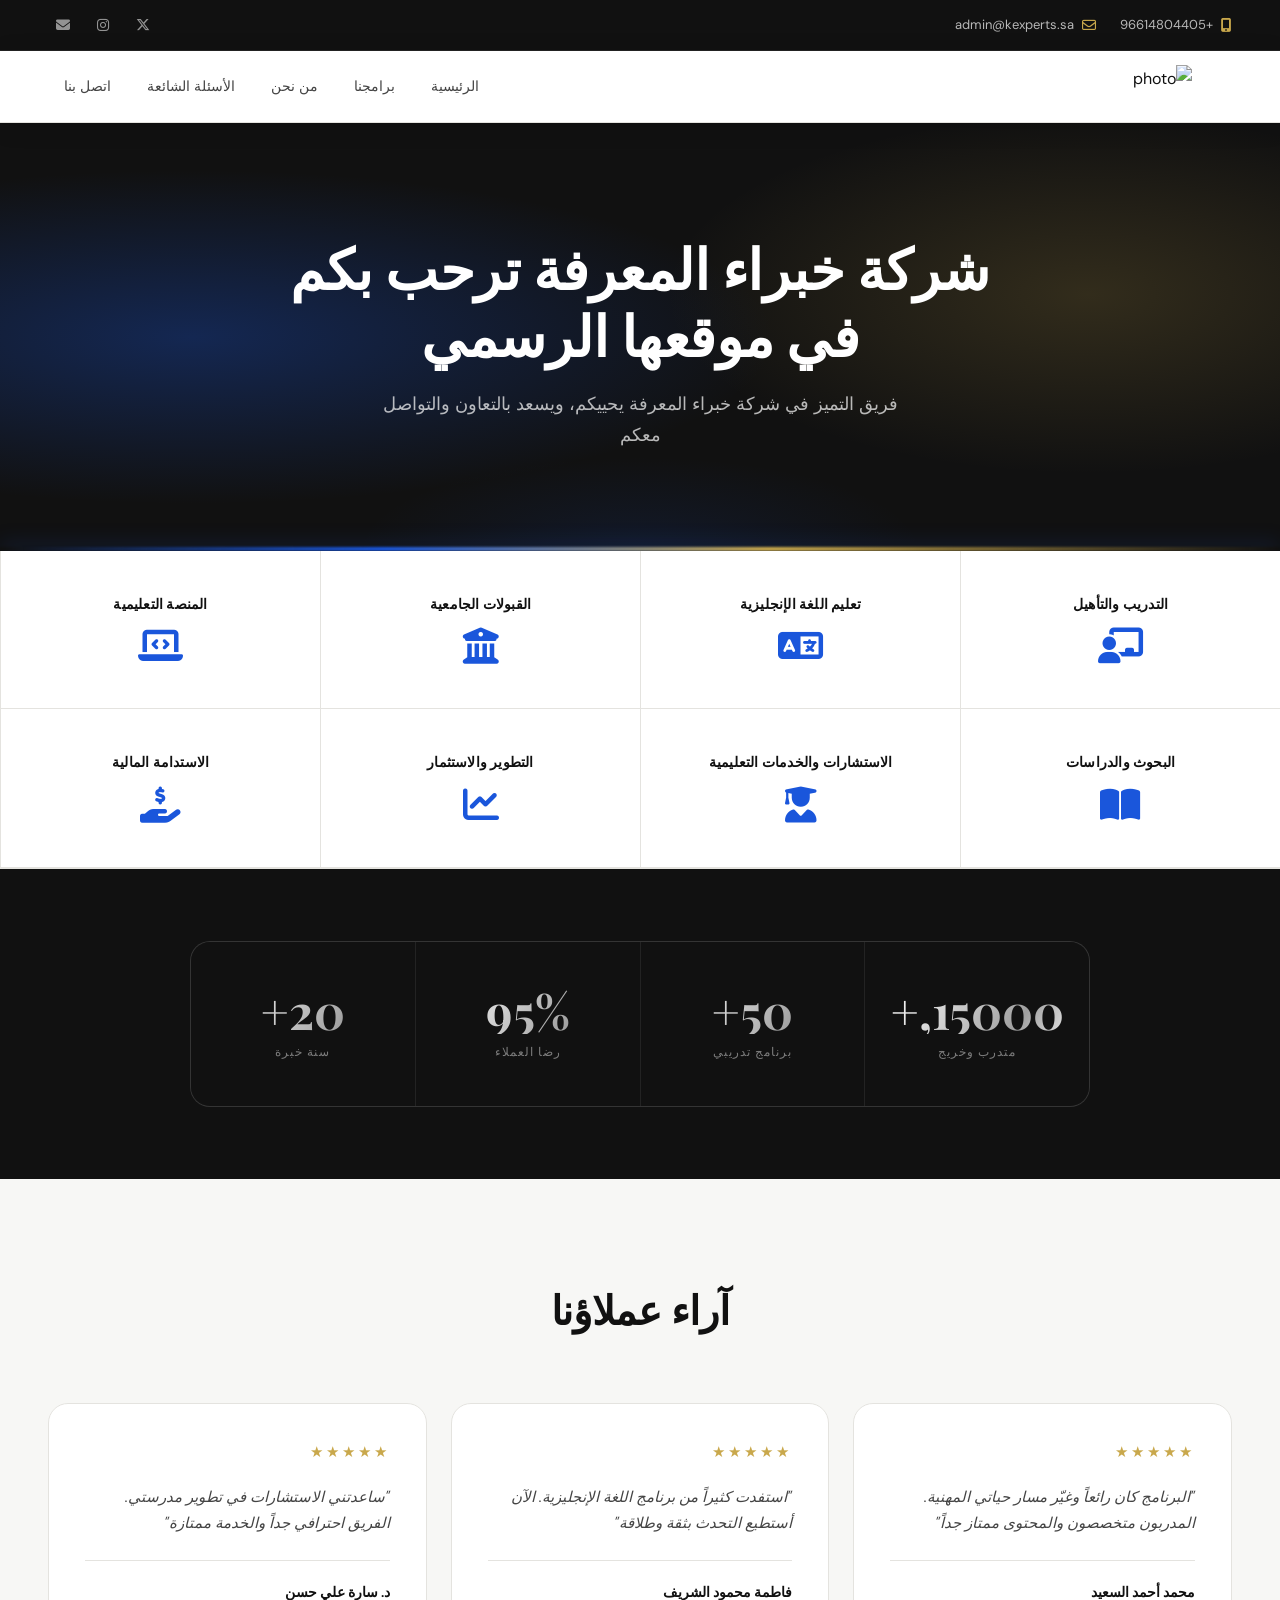
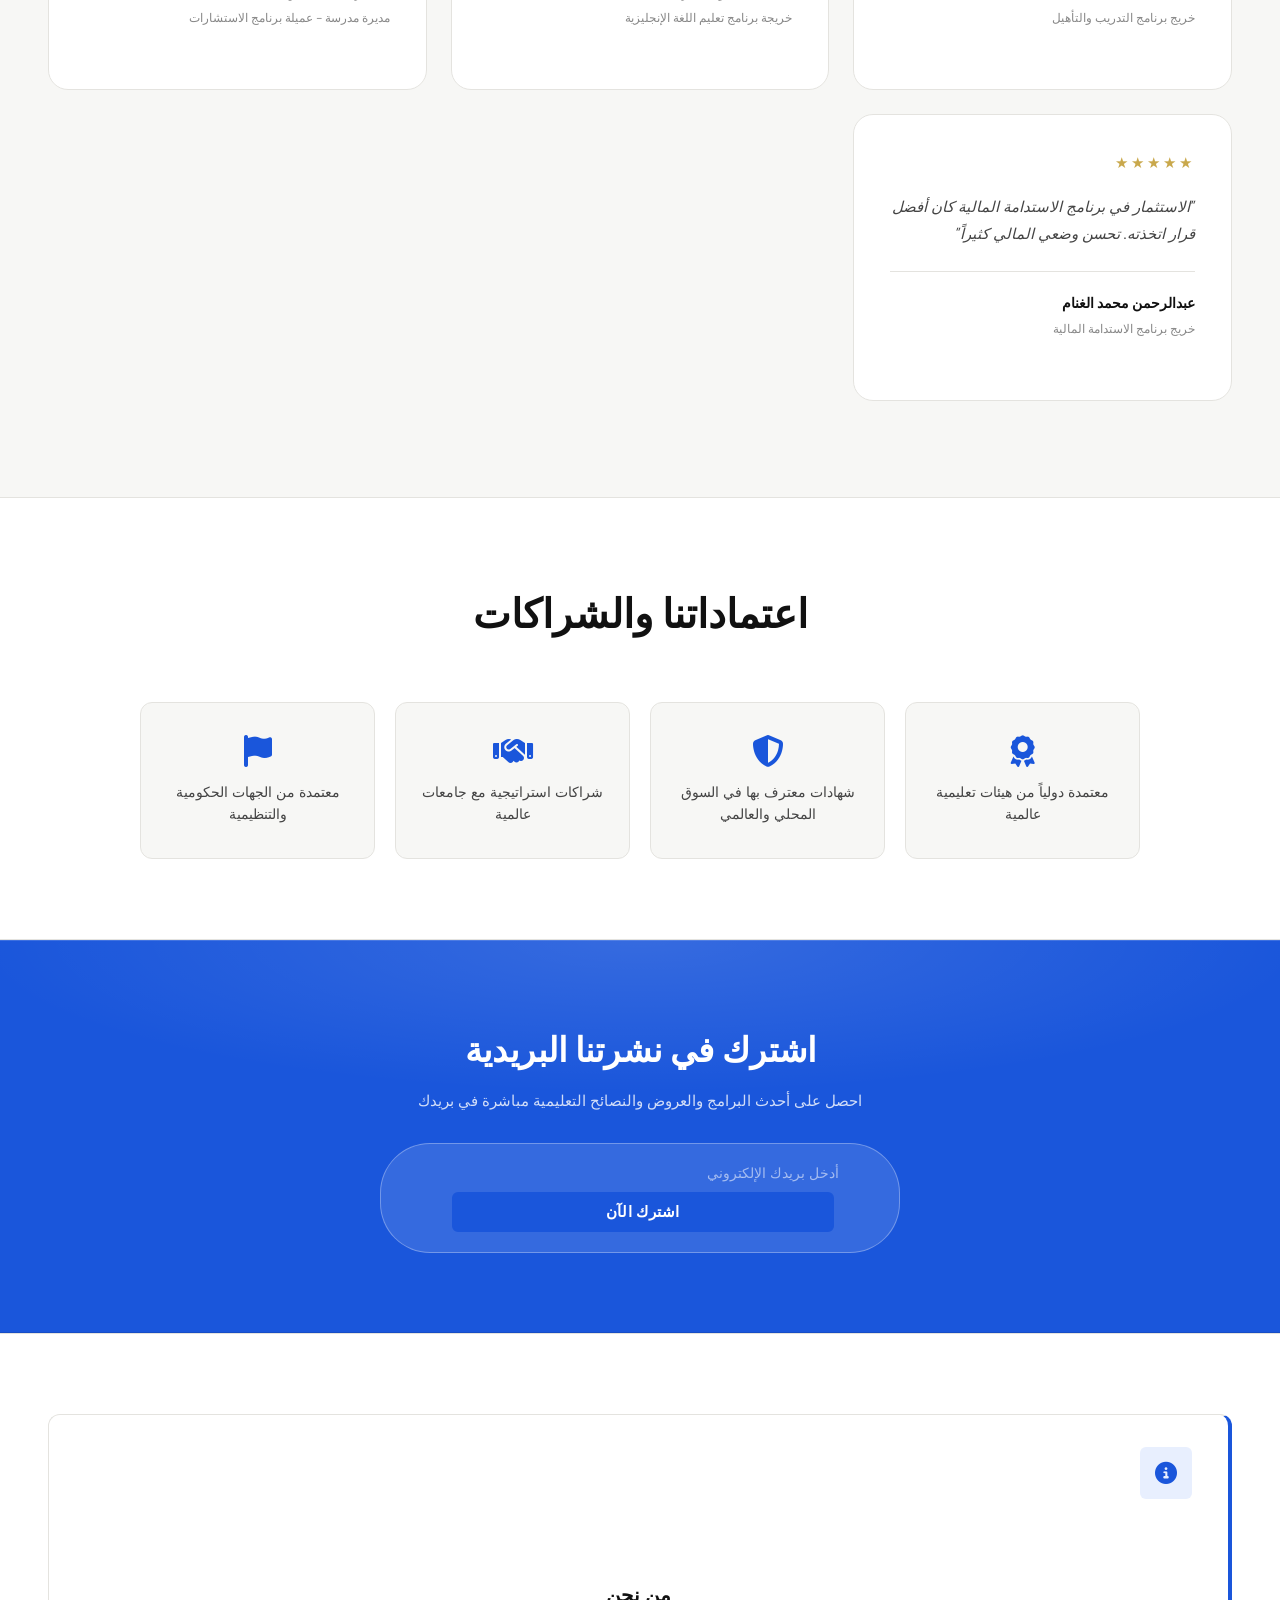
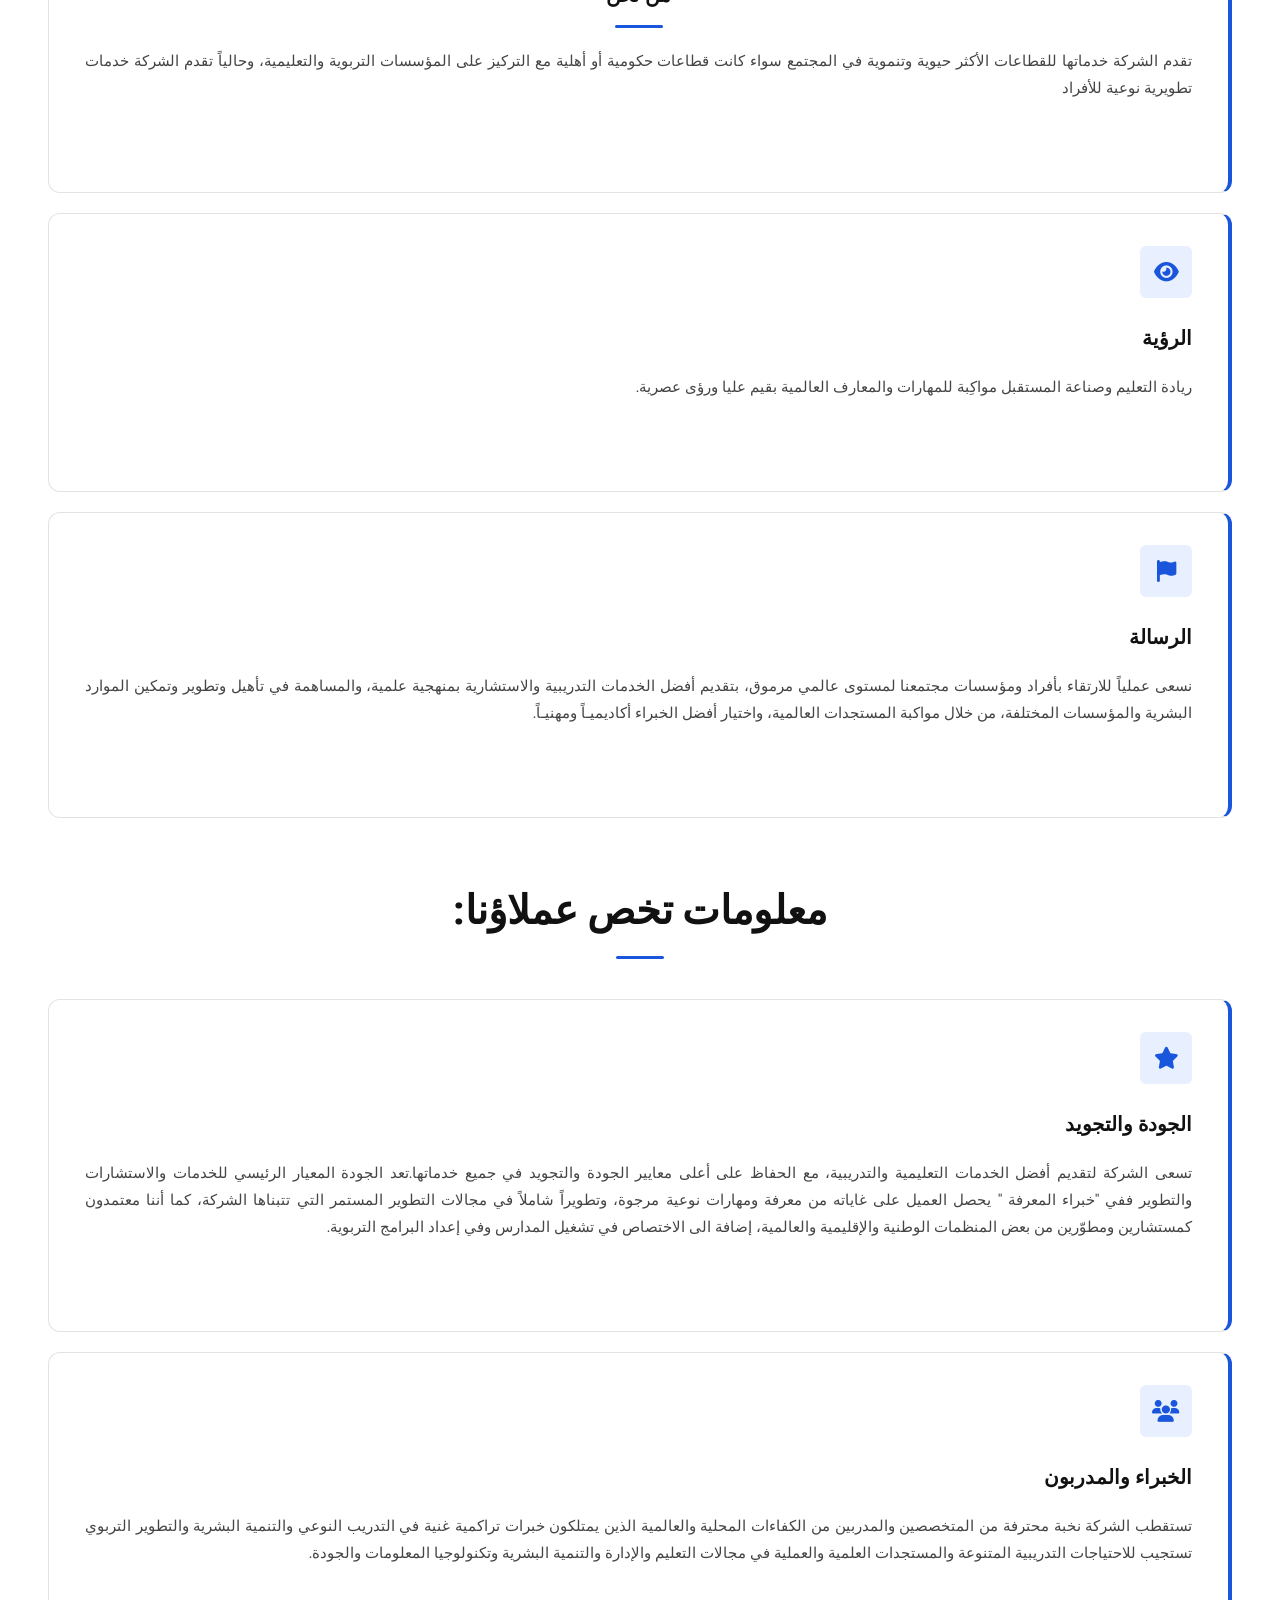
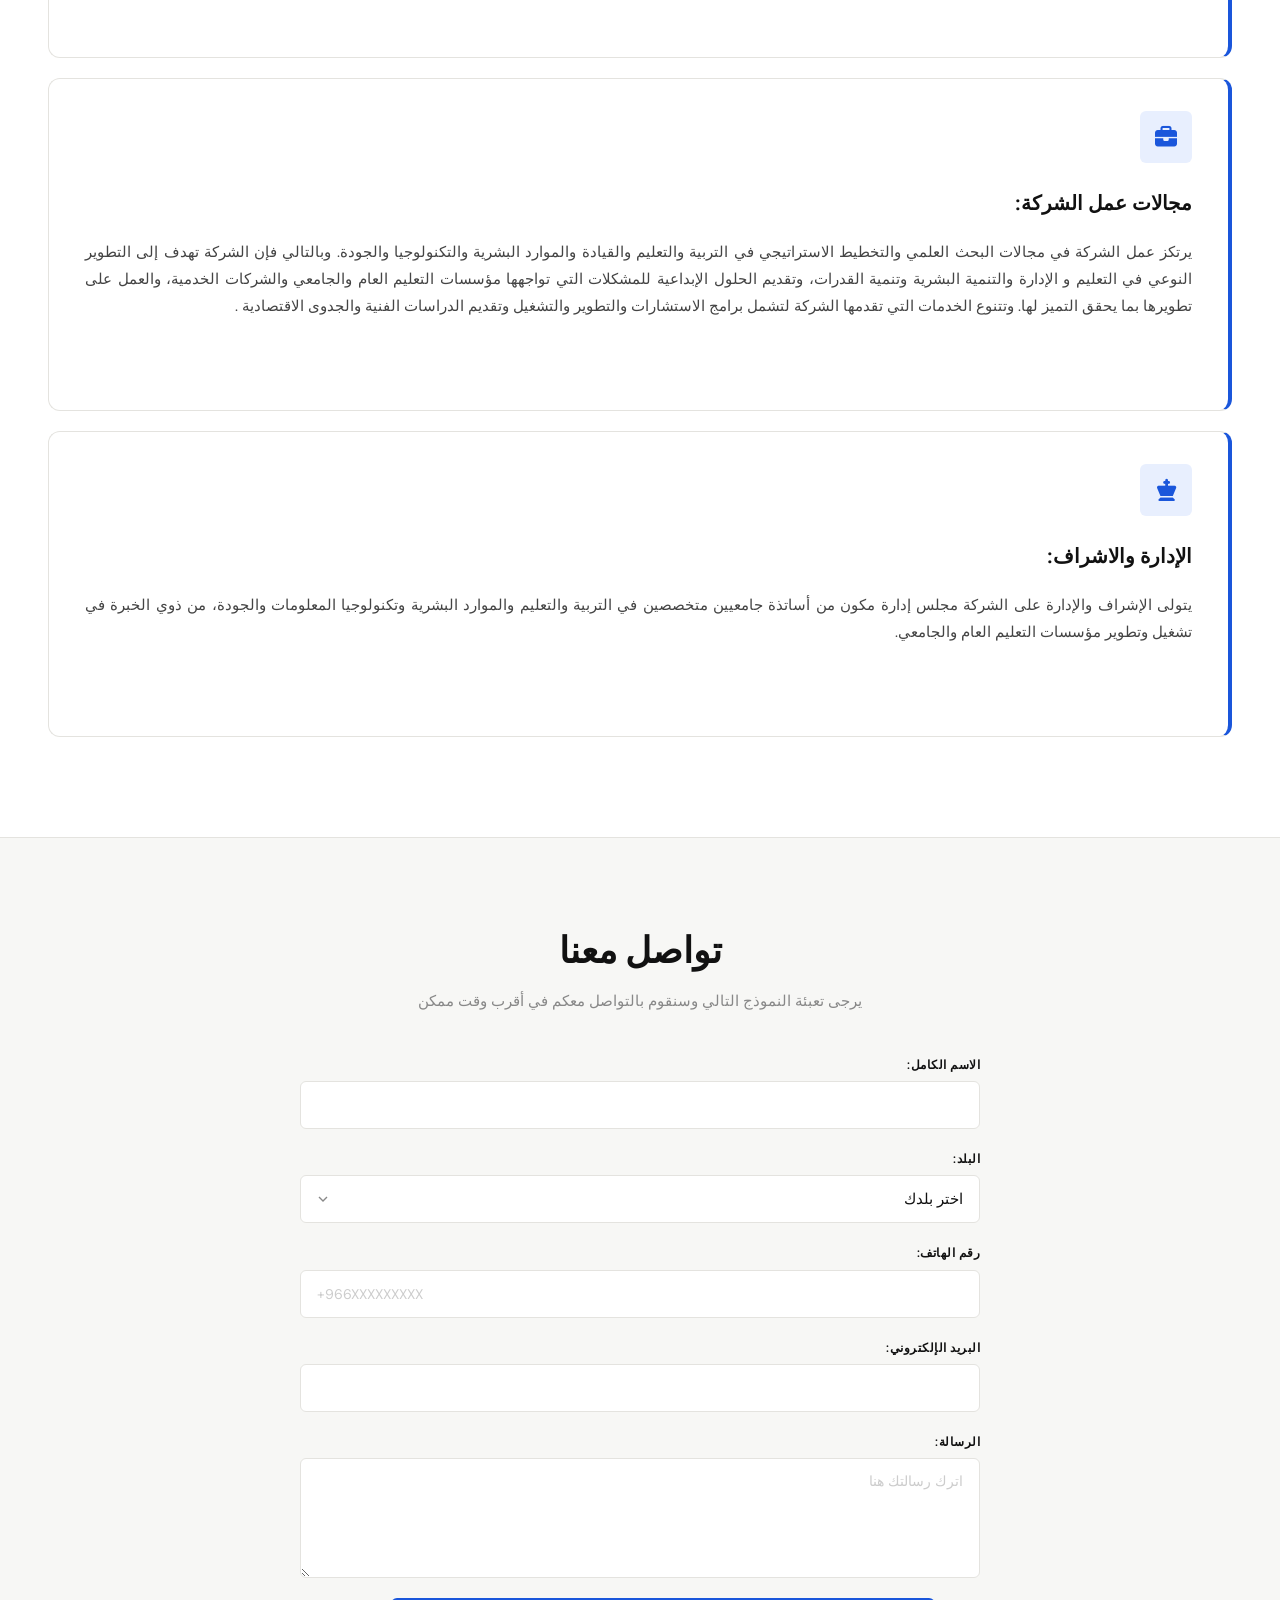
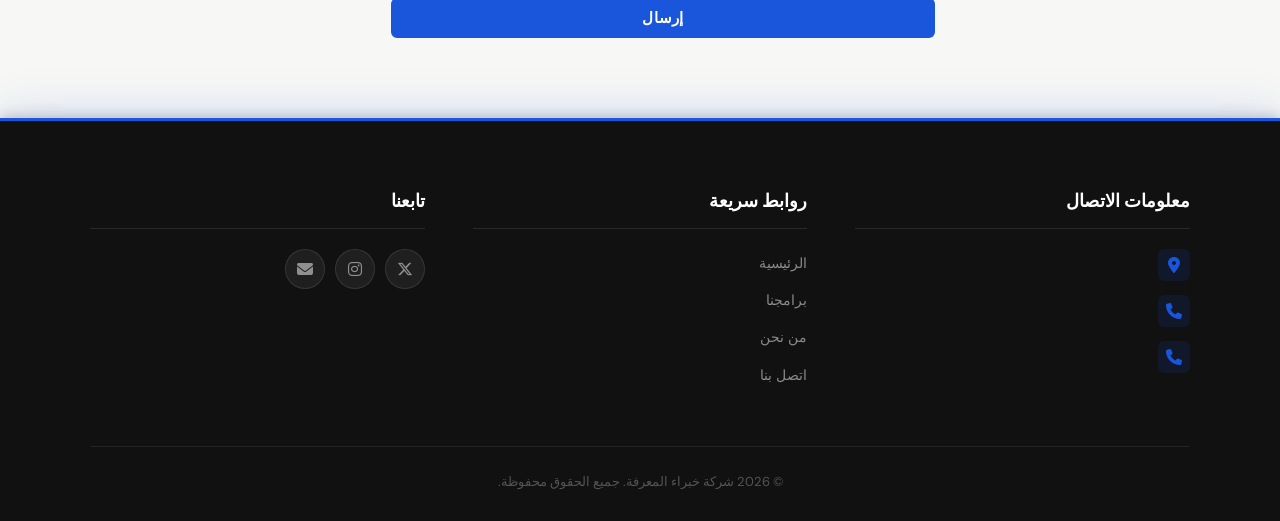
==== index.html @ 75b5039a "Add files via upload" ====
<!DOCTYPE html>
<html lang="ar" dir="rtl">

<head>
    <meta charset="UTF-8">
    <meta name="viewport" content="width=device-width, initial-scale=1.0">
    <meta name="description" content="شركة خبراء المعرفة - تدريب واستشارات تعليمية متخصصة. برامج دراسات وتطوير مهارات في التعليم والتدريب والاستثمار والاستدامة المالية.">
    <meta name="keywords" content="تدريب, تعليم, استشارات, برامج تدريبية, تطوير مهارات, خبراء المعرفة">
    <meta name="author" content="شركة خبراء المعرفة">
    <title>شركة خبراء المعرفة </title>
    <link rel="stylesheet" href="https://cdnjs.cloudflare.com/ajax/libs/font-awesome/6.7.2/css/all.min.css">
    <link rel="stylesheet" href="site.css">

</head>

<body>
    <header>
        <div class="top">
            <div class="contant">
                <div class="moblie">
                    <a href="tel:+96614804405">
                        <i class="fa-solid fa-mobile-screen-button"></i>
                        +96614804405
                    </a>
                    <a href="mailto:admin@kexperts.sa">
                        <i class="fa-regular fa-envelope"></i>
                        admin@kexperts.sa
                    </a>
                </div>
                <div class="social">
                    <a href="https://x.com/Kexpertsa"><i class="fa-brands fa-x-twitter"></i></a>
                    <a href="https://www.instagram.com/kexperts.sa/"><i class="fa-brands fa-instagram"></i></a>
                    <a href="mailto:admin@kexperts.sa"><i class="fa-solid fa-envelope"></i></a>
                </div>
            </div>
        </div>
        <nav>
            <div class="logo">
                <img src="./photo/Knowledge Experts - Logo-02 (1).png" alt="photo">
                <div class="logo-text">
                    <h2>شركة خبراء المعرفة </h2>
                    <p>KNOWLEDGE EXPERTS COMPANY</p>
                    <p>تعليم - تدريب - تطوير - تقنية - استشارات</p>
                </div>
            </div>
            <ul>
                <li><a href="#index">الرئيسية</a></li>
                <li><a href="#prog">برامجنا</a></li>
                <li><a href="#we">من نحن</a></li>
                <li><a href="faq.html">الأسئلة الشائعة</a></li>
                <li><a href="#contact">اتصل بنا</a></li>
            </ul>
        </nav>
    </header>
    <section class="test" id="index">
        <div class="fon">
            <h1>شركة خبراء المعرفة ترحب بكم في موقعها الرسمي</h1>
            <p>فريق التميز في شركة خبراء المعرفة يحييكم، ويسعد بالتعاون والتواصل معكم</p>
        </div>
    </section>
    <section class="programs" id="prog">
        <a href="training.html" class="program theme-blue-1">
            <span>التدريب والتأهيل</span>
            <i class="fas fa-chalkboard-teacher"></i>
        </a>
        <a href="english.html" class="program theme-green-1">
            <span>تعليم اللغة الإنجليزية</span>
            <i class="fa-solid fa-language"></i>
        </a>
        <a href="university.html" class="program theme-purple-1">
            <span>القبولات الجامعية</span>
            <i class="fas fa-university"></i>
        </a>
        <a href="academy.html" class="program theme-orange-1">
            <span>المنصة التعليمية</span>
            <i class="fas fa-laptop-code"></i>
        </a>
        <a href="research.html" class="program theme-blue-2">
            <span>البحوث والدراسات</span>
            <i class="fas fa-book-open"></i>
        </a>
        <a href="consulting.html" class="program theme-green-2">
            <span>الاستشارات والخدمات التعليمية</span>
            <i class="fas fa-user-graduate"></i>
        </a>
        <a href="investment.html" class="program theme-purple-2">
            <span>التطوير والاستثمار</span>
            <i class="fas fa-chart-line"></i>
        </a>
        <a href="sustainability.html" class="program theme-orange-2">
            <span>الاستدامة المالية</span>
            <i class="fas fa-hand-holding-usd"></i>
        </a>
    </section>

    <section class="statistics">
        <div class="stats-container">
            <div class="stat-card">
                <div class="stat-number">15,000+</div>
                <p>متدرب وخريج</p>
            </div>
            <div class="stat-card">
                <div class="stat-number">50+</div>
                <p>برنامج تدريبي</p>
            </div>
            <div class="stat-card">
                <div class="stat-number">95%</div>
                <p>رضا العملاء</p>
            </div>
            <div class="stat-card">
                <div class="stat-number">20+</div>
                <p>سنة خبرة</p>
            </div>
        </div>
    </section>

    <section class="testimonials">
        <h2>آراء عملاؤنا</h2>
        <div class="testimonials-grid">
            <div class="testimonial-card">
                <div class="stars">★★★★★</div>
                <p>"البرنامج كان رائعاً وغيّر مسار حياتي المهنية. المدربون متخصصون والمحتوى ممتاز جداً"</p>
                <div class="testimonial-author">
                    <div class="author-info">
                        <h4>محمد أحمد السعيد</h4>
                        <p>خريج برنامج التدريب والتأهيل</p>
                    </div>
                </div>
            </div>

            <div class="testimonial-card">
                <div class="stars">★★★★★</div>
                <p>"استفدت كثيراً من برنامج اللغة الإنجليزية. الآن أستطيع التحدث بثقة وطلاقة"</p>
                <div class="testimonial-author">
                    <div class="author-info">
                        <h4>فاطمة محمود الشريف</h4>
                        <p>خريجة برنامج تعليم اللغة الإنجليزية</p>
                    </div>
                </div>
            </div>

            <div class="testimonial-card">
                <div class="stars">★★★★★</div>
                <p>"ساعدتني الاستشارات في تطوير مدرستي. الفريق احترافي جداً والخدمة ممتازة"</p>
                <div class="testimonial-author">
                    <div class="author-info">
                        <h4>د. سارة علي حسن</h4>
                        <p>مديرة مدرسة - عميلة برنامج الاستشارات</p>
                    </div>
                </div>
            </div>

            <div class="testimonial-card">
                <div class="stars">★★★★★</div>
                <p>"الاستثمار في برنامج الاستدامة المالية كان أفضل قرار اتخذته. تحسن وضعي المالي كثيراً"</p>
                <div class="testimonial-author">
                    <div class="author-info">
                        <h4>عبدالرحمن محمد الغنام</h4>
                        <p>خريج برنامج الاستدامة المالية</p>
                    </div>
                </div>
            </div>
        </div>
    </section>

    <section class="certifications">
        <h2>اعتماداتنا والشراكات</h2>
        <div class="certs-container">
            <div class="cert-item">
                <i class="fas fa-award"></i>
                <p>معتمدة دولياً من هيئات تعليمية عالمية</p>
            </div>
            <div class="cert-item">
                <i class="fas fa-shield-alt"></i>
                <p>شهادات معترف بها في السوق المحلي والعالمي</p>
            </div>
            <div class="cert-item">
                <i class="fas fa-handshake"></i>
                <p>شراكات استراتيجية مع جامعات عالمية</p>
            </div>
            <div class="cert-item">
                <i class="fas fa-flag"></i>
                <p>معتمدة من الجهات الحكومية والتنظيمية</p>
            </div>
        </div>
    </section>

    <section class="newsletter">
        <div class="newsletter-content">
            <h3>اشترك في نشرتنا البريدية</h3>
            <p>احصل على أحدث البرامج والعروض والنصائح التعليمية مباشرة في بريدك</p>
            <form class="newsletter-form">
                <input type="email" placeholder="أدخل بريدك الإلكتروني" required>
                <button type="submit">اشترك الآن</button>
            </form>
        </div>
    </section>

    <section class="info">
        <div class="about">
            <div class="about-image">
                <i class="fas fa-info-circle"></i>
            </div>
            <h2 class="main ii" id="we">من نحن</h2>
            <p>تقدم الشركة خدماتها للقطاعات الأكثر حيوية وتنموية في المجتمع سواء كانت قطاعات حكومية أو أهلية مع
                التركيز
                على المؤسسات التربوية والتعليمية، وحالياً تقدم الشركة خدمات تطويرية نوعية للأفراد</p>
        </div>
        <div class="about">
            <div class="about-image">
                <i class="fas fa-eye"></i>
            </div>
            <h2>الرؤية</h2>
            <p>ريادة التعليم وصناعة المستقبل مواكِبة للمهارات والمعارف العالمية بقيم عليا ورؤى عصرية.</p>
        </div>
        <div class="about">
            <div class="about-image">
                <i class="fas fa-flag"></i>
            </div>
            <h2>الرسالة</h2>
            <p>نسعى عملياً للارتقاء بأفراد ومؤسسات مجتمعنا لمستوى عالمي مرموق، بتقديم أفضل الخدمات التدريبية
                والاستشارية
                بمنهجية علمية، والمساهمة في تأهيل وتطوير وتمكين الموارد البشرية والمؤسسات المختلفة، من خلال
                مواكبة
                المستجدات العالمية، واختيار أفضل الخبراء أكاديميـاً ومهنيـاً.
            </p>
        </div>
        <h2 class="main i">معلومات تخص عملاؤنا:
        </h2>
        <div class="about">
            <div class="about-image">
                <i class="fas fa-star"></i>
            </div>
            <h2>الجودة والتجويد
            </h2>
            <p>تسعى الشركة لتقديم أفضل الخدمات التعليمية والتدريبية، مع الحفاظ على أعلى معايير الجودة والتجويد
                في
                جميع
                خدماتها.تعد الجودة المعيار الرئيسي للخدمات والاستشارات والتطوير ففي "خبراء المعرفة " يحصل العميل
                على
                غاياته من معرفة ومهارات نوعية مرجوة، وتطويراً شاملاً في مجالات التطوير المستمر التي تتبناها
                الشركة،
                كما
                أننا معتمدون كمستشارين ومطوّرين من بعض المنظمات الوطنية والإقليمية والعالمية، إضافة الى الاختصاص
                في
                تشغيل المدارس وفي إعداد البرامج التربوية.
            </p>
        </div>
        <div class="about">
            <div class="about-image">
                <i class="fas fa-users"></i>
            </div>
            <h2>الخبراء والمدربون
            </h2>
            <p>تستقطب الشركة نخبة محترفة من المتخصصين والمدربين من الكفاءات المحلية والعالمية الذين يمتلكون
                خبرات
                تراكمية غنية في التدريب النوعي والتنمية البشرية والتطوير التربوي تستجيب للاحتياجات التدريبية
                المتنوعة
                والمستجدات العلمية والعملية في مجالات التعليم والإدارة والتنمية البشرية وتكنولوجيا المعلومات
                والجودة.
            </p>
        </div>
        <div class="about">
            <div class="about-image">
                <i class="fas fa-briefcase"></i>
            </div>
            <h2>مجالات عمل الشركة:
            </h2>
            <p>يرتكز عمل الشركة في مجالات البحث العلمي والتخطيط الاستراتيجي في التربية والتعليم والقيادة
                والموارد
                البشرية والتكنولوجيا والجودة. وبالتالي فإن الشركة تهدف إلى التطوير النوعي في التعليم و الإدارة
                والتنمية
                البشرية وتنمية القدرات، وتقديم الحلول الإبداعية للمشكلات التي تواجهها مؤسسات التعليم العام
                والجامعي
                والشركات الخدمية، والعمل على تطويرها بما يحقق التميز لها. وتتنوع الخدمات التي تقدمها الشركة
                لتشمل
                برامج
                الاستشارات والتطوير والتشغيل وتقديم الدراسات الفنية والجدوى الاقتصادية .
            </p>
        </div>
        <div class="about">
            <div class="about-image">
                <i class="fas fa-chess-king"></i>
            </div>
            <h2>الإدارة والاشراف:
            </h2>
            <p>يتولى الإشراف والإدارة على الشركة مجلس إدارة مكون من أساتذة جامعيين متخصصين في التربية والتعليم
                والموارد
                البشرية وتكنولوجيا المعلومات والجودة، من ذوي الخبرة في تشغيل وتطوير مؤسسات التعليم العام
                والجامعي.
            </p>
        </div>
    </section>
    <section class="conatiner">
        <div class="chat">
            <h2>تواصل معنا</h2>
            <p>يرجى تعبئة النموذج التالي وسنقوم بالتواصل معكم في أقرب وقت ممكن</p>
        </div>
        <form action="" id="contact">
            
            <div class="group">
                <label for="name">الاسم الكامل:</label>
                <input type="text" id="name" name="name" required>
                
            </div>

            <div class="group">
                <label for="country">البلد:</label>
                <select id="country" name="country" required>
                    <option value="">اختر بلدك </option>
                    <option value="sa">المملكة العربية السعودية</option>
                    <option value="ae">الإمارات العربية المتحدة</option>
                    <option value="eg">مصر</option>
                    <option value="kw">الكويت</option>
                    <option value="bh">البحرين</option>
                    <option value="om">عمان</option>
                    <option value="qa">قطر</option>
                    <option value="other">دولة أخرى</option>
                </select>
            </div>

            <div class="group">
                <label for="phone">رقم الهاتف:</label>
                <input type="tel" id="phone" name="phone" placeholder="+966XXXXXXXXX" >
            </div>

            <div class="group">
                <label for="email">البريد الإلكتروني:</label>
                <input type="email" id="email" name="email" required>
            </div>

            <div class="group">
                <label for="message">الرسالة:</label>
                <textarea id="message" name="message" rows="4" placeholder="اترك رسالتك هنا" ></textarea>
            </div>

            <button type="submit">إرسال</button>
        </form>
    </section>

     
    <footer class="footer">
        <div class="footer-content">
           
            <div class="footer-section footer-contact">
                <h3>معلومات الاتصال</h3>
                
                <a href="https://goo.gl/j9K21F" class="contact-icon" title="الموقع">
                    <i class="fas fa-map-marker-alt"></i>
                    <span class="contact-text">7548 شارع حزام ابن عوف 2627 حي وادي مذينب 42364 المدينة المنورة</span>
                </a>

                <a href="tel:+96614804405" class="contact-icon" title="رقم الهاتف 1">
                    <i class="fas fa-phone"></i>
                    <span class="contact-text">966148404405+</span>
                </a>

                <a href="tel:+966123456789" class="contact-icon" title="رقم الهاتف 2">
                    <i class="fas fa-phone"></i>
                    <span class="contact-text">966500552934+</span>
                </a>
            </div>

            
            <div class="footer-section footer-menu">
                <h3>روابط سريعة</h3>
                <ul>
                    <li><a href="#index">الرئيسية</a></li>
                <li><a href="#prog">برامجنا</a></li>
                <li><a href="#we">من نحن</a></li>
                <li><a href="#contact">اتصل بنا</a></li>    
                </ul>
            </div>

          
            <div class="footer-section footer-social">
                <h3>تابعنا</h3>
                <div class="social-links">
                    <a href="https://x.com/Kexpertsa" title="تويتر">
                        <i class="fab fa-x-twitter"></i>
                    </a>
                    <a href="https://www.instagram.com/kexperts.sa/" title="انستجرام">
                        <i class="fab fa-instagram"></i>
                    </a>
                    <a href="mailto:admin@kexperts.sa" title="بريد إلكتروني">
                        <i class="fas fa-envelope"></i>
                    </a>
                </div>
            </div>
        </div>
                                       
       
        <div class="footer-bottom">
            <p>&copy; 2026 شركة خبراء المعرفة. جميع الحقوق محفوظة.</p>
        </div>
    </footer>

    <script src="script.js"></script>
</body>

</html>
---- site.css ----
/* ============================================================
   KNOWLEDGE EXPERTS — Modern Minimal Redesign
   Design language: Editorial white · Sharp contrast · Precise
   Fonts: Playfair Display (headings) + DM Sans (body)
   ============================================================ */

@import url('https://fonts.googleapis.com/css2?family=Playfair+Display:wght@400;600;700&family=DM+Sans:wght@300;400;500;600&display=swap');

/* ─── CSS Variables ──────────────────────────────────────── */
:root {
    --white: #ffffff;
    --off-white: #f7f7f5;
    --canvas: #f2f1ee;
    --ink: #111111;
    --ink-soft: #444444;
    --ink-muted: #888888;
    --ink-faint: #cccccc;
    --accent: #1a56db;
    --accent-soft: #e8effe;
    --accent-dark: #1040b0;
    --gold: #c9a84c;
    --border: #e4e3df;
    --border-dark: #c8c7c2;
    --shadow-sm: 0 2px 8px rgba(0, 0, 0, 0.14), 0 1px 3px rgba(0, 0, 0, 0.10);
    --shadow-md: 0 8px 32px rgba(0, 0, 0, 0.18), 0 2px 8px rgba(0, 0, 0, 0.12);
    --shadow-lg: 0 20px 64px rgba(0, 0, 0, 0.24), 0 8px 24px rgba(0, 0, 0, 0.16);
    --radius-sm: 6px;
    --radius-md: 12px;
    --radius-lg: 20px;
    --radious-cr: 50%;
    --transition: 0.25s cubic-bezier(0.4, 0, 0.2, 1);
    --shadow-accent: 0 8px 32px rgba(26, 86, 219, 0.30), 0 2px 8px rgba(26, 86, 219, 0.18);
    --shadow-xl: 0 32px 80px rgba(0, 0, 0, 0.28), 0 12px 32px rgba(0, 0, 0, 0.18);
    --glow-accent: 0 0 0 3px rgba(26, 86, 219, 0.12), 0 8px 32px rgba(26, 86, 219, 0.22);
}

/* ─── Reset & Base ───────────────────────────────────────── */
*,
*::before,
*::after {
    margin: 0;
    padding: 0;
    box-sizing: border-box;
}

html {
    scroll-behavior: smooth;
}

body {
    font-family: 'DM Sans', 'Segoe UI', sans-serif;
    background: var(--white);
    background-image: radial-gradient(circle, rgba(0, 0, 0, 0.045) 1px, transparent 1px);
    background-size: 28px 28px;
    color: var(--ink);
    line-height: 1.7;
    min-height: 100vh;
    -webkit-font-smoothing: antialiased;
}

img {
    max-width: 100%;
    display: block;
}

a {
    text-decoration: none;
    color: inherit;
}

/* ─── scroll-to-top ──────────────────────────────────────── */

.scroll-to-top {
    position: fixed;
    bottom: 30px;
    right: 30px;
    width: 50px;
    height: 50px;
    background: var(--accent);
    border: 1.5px solid rgba(255, 255, 255, 0.3);
    border-radius: 50%;
    color: var(--ink-faint);
    font-size: 18px;
    cursor: pointer;
    display: none;
    align-items: center;
    justify-content: center;
    transition: all 0.4s ease;
    backdrop-filter: blur(10px);
    box-shadow: var(--shadow-md);
    z-index: 500;
}

.scroll-to-top.show {
    display: flex;
}

.scroll-to-top:hover {
    transform: translateY(-5px);
    box-shadow: var(--shadow-lg);
}

.mobile-menu-btn {
    display: none;
    background: none;
    border: none;
    color: rgba(255, 255, 255, 0.95);
    font-size: 24px;
    cursor: pointer;
    transition: all 0.3s ease;
}

nav a.active {
    color: var(--accent);
}

.reveal {
    animation: fadeInUp 0.8s ease both;
}

.expand-btn {
    background: none;
    border: none;
    color: rgba(255, 255, 255, 0.8);
    cursor: pointer;
    font-size: 16px;
    margin-top: 10px;
    transition: all 0.3s ease;
    padding: 8px;
}

.expand-btn:hover {
    color: #ffffff;
    transform: scale(1.2);
}

@media (max-width:768px) {
    .mobile-menu-btn {
        display: flex;
        align-items: center;
    }

    nav ul {
        display: none;
        position: absolute;
        top: 100%;
        left: 0;
        right: 0;
        flex-direction: column;
        background: rgba(30, 20, 60, 0.97);
        backdrop-filter: blur(20px);
        padding: 20px;
        gap: 10px;
        z-index: 999;
    }

    nav ul.active {
        display: flex;
    }

    nav li a {
        padding: 12px 20px;
        border-radius: 8px;
    }
}

@media (max-width:480px) {
    .scroll-to-top {
        width: 45px;
        height: 45px;
        font-size: 16px;
        bottom: 15px;
        right: 15px;
    }
}

/* ─── Keyframes ──────────────────────────────────────────── */
@keyframes fadeInUp {
    from {
        opacity: 0;
        transform: translateY(24px);
    }

    to {
        opacity: 1;
        transform: translateY(0);
    }
}

@keyframes fadeIn {
    from {
        opacity: 0;
    }

    to {
        opacity: 1;
    }
}

@keyframes slideInDown {
    from {
        opacity: 0;
        transform: translateY(-16px);
    }

    to {
        opacity: 1;
        transform: translateY(0);
    }
}

@keyframes slideInLeft {
    from {
        opacity: 0;
        transform: translateX(-32px);
    }

    to {
        opacity: 1;
        transform: translateX(0);
    }
}

@keyframes slideInRight {
    from {
        opacity: 0;
        transform: translateX(32px);
    }

    to {
        opacity: 1;
        transform: translateX(0);
    }
}

@keyframes slideInUp {
    from {
        opacity: 0;
        transform: translateY(32px);
    }

    to {
        opacity: 1;
        transform: translateY(0);
    }
}

@keyframes scaleIn {
    from {
        opacity: 0;
        transform: scale(0.94);
    }

    to {
        opacity: 1;
        transform: scale(1);
    }
}

@keyframes programReveal {
    from {
        opacity: 0;
        transform: translateY(40px) scale(0.97);
    }

    to {
        opacity: 1;
        transform: translateY(0) scale(1);
    }
}

@keyframes lineGrow {
    from {
        width: 0;
    }

    to {
        width: 48px;
    }
}

@keyframes pulse {

    0%,
    100% {
        opacity: 1
    }

    50% {
        opacity: 0.6
    }
}

@keyframes ripple {
    to {
        transform: scale(4);
        opacity: 0;
    }
}

@keyframes sectionDivide {
    from {
        width: 0;
        opacity: 0
    }

    to {
        width: 100%;
        opacity: 1
    }
}

@keyframes shimmer {
    0% {
        background-position: -200% center;
    }

    100% {
        background-position: 200% center;
    }
}

@keyframes float {

    0%,
    100% {
        transform: translateY(0);
    }

    50% {
        transform: translateY(-6px);
    }
}

@keyframes borderGlow {

    0%,
    100% {
        box-shadow: 0 0 0 2px rgba(26, 86, 219, 0.25);
    }

    50% {
        box-shadow: 0 0 0 4px rgba(26, 86, 219, 0.45), 0 8px 32px rgba(26, 86, 219, 0.2);
    }
}

@keyframes scanLine {
    from {
        transform: translateY(-100%);
    }

    to {
        transform: translateY(100vh);
    }
}

/* ══════════════════════════════════════════════════════════
   TOP BAR & NAV
   ══════════════════════════════════════════════════════════ */
.top {
    background: var(--ink);
    padding: 10px 48px;
    border-bottom: 1px solid rgba(255, 255, 255, 0.08);
    animation: slideInDown 0.5s ease;
}

.contant {
    display: flex;
    justify-content: space-between;
    align-items: center;
    flex-wrap: wrap;
    gap: 16px;
}

.moblie {
    display: flex;
    gap: 24px;
    align-items: center;
}

.moblie a {
    display: flex;
    align-items: center;
    gap: 8px;
    color: rgba(255, 255, 255, 0.7);
    font-size: 13px;
    font-weight: 400;
    transition: color var(--transition);
}

.moblie a:hover {
    color: #fff;
}

.moblie i {
    font-size: 14px;
    color: var(--gold);
}

.moblie a:hover i {
    color: #fff;
}

.social {
    display: flex;
    gap: 10px;
    align-items: center;
}

.social a {
    width: 30px;
    height: 30px;
    display: flex;
    align-items: center;
    justify-content: center;
    border-radius: 50%;
    color: rgba(255, 255, 255, 0.55);
    transition: all var(--transition);
}

.social a:hover {
    background: rgba(255, 255, 255, 0.1);
    color: #fff;
}

.social i {
    font-size: 14px;
}

nav {
    display: flex;
    justify-content: space-between;
    align-items: center;
    padding: 0 48px;
    height: 72px;
    background: rgba(255, 255, 255, 0.92);
    backdrop-filter: blur(16px);
    -webkit-backdrop-filter: blur(16px);
    border-bottom: 1px solid var(--border);
    position: sticky;
    top: 0;
    z-index: 100;
    box-shadow: 0 4px 24px rgba(0, 0, 0, 0.12), 0 1px 4px rgba(0, 0, 0, 0.08);
    animation: slideInDown 0.5s ease 0.05s both;
}

.logo {
    display: flex;
    align-items: center;
    gap: 14px;
    position: relative;
    z-index: 10;
    right: 40px;
}

.logo img {

    height: 44px;
    width: auto;

}

.logo-text {
    position: absolute;
    right: -60px;
    top: calc(100% + 12px);
    background: var(--white);
    border: 1px solid var(--border);
    border-radius: var(--radius-md);
    box-shadow: 0 12px 48px rgba(0, 0, 0, 0.2), 0 4px 16px rgba(0, 0, 0, 0.12);
    padding: 14px 18px;
    min-width: 220px;
    opacity: 0;
    pointer-events: none;
    transform: translateY(6px);
    transition: all 0.2s ease;
    text-align: right;
}

.logo-text h2 {
    font-family: 'Playfair Display', serif;
    font-size: 15px;
    font-weight: 600;
    color: var(--ink);
    margin-bottom: 4px;
}

.logo-text p {
    font-size: 11px;
    color: var(--ink-muted);
    line-height: 1.5;
}

.logo:hover .logo-text,
.logo:focus-within .logo-text {
    opacity: 1;
    pointer-events: auto;
    transform: translateY(0);
}

nav ul {
    display: flex;
    gap: 4px;
    list-style: none;
    align-items: center;
}

nav li a {
    display: block;
    padding: 8px 16px;
    font-size: 14px;
    font-weight: 500;
    color: var(--ink-soft);
    border-radius: var(--radius-sm);
    transition: all var(--transition);
}

nav li a:hover {
    color: var(--accent);
    background: var(--accent-soft);
}

nav li a.active {
    color: var(--accent);
    font-weight: 600;
}

/* ══════════════════════════════════════════════════════════
   HERO (.test)
   ══════════════════════════════════════════════════════════ */
.test {
    background: var(--ink);
    padding: 110px 48px 100px;
    text-align: center;
    position: relative;
    overflow: hidden;
}

.test::before {
    content: '';
    position: absolute;
    inset: 0;
    background:
        radial-gradient(ellipse 70% 60% at 15% 50%, rgba(26, 86, 219, 0.32) 0%, transparent 65%),
        radial-gradient(ellipse 55% 70% at 85% 40%, rgba(201, 168, 76, 0.18) 0%, transparent 60%),
        radial-gradient(ellipse 40% 40% at 50% 100%, rgba(26, 86, 219, 0.12) 0%, transparent 55%);
}

.test::after {
    content: '';
    position: absolute;
    bottom: 0;
    left: 0;
    right: 0;
    height: 4px;
    background: linear-gradient(90deg, transparent 0%, var(--accent) 30%, var(--gold) 60%, transparent 100%);
    filter: blur(1px);
    box-shadow: 0 -2px 20px rgba(26, 86, 219, 0.4);
}

.fon {
    position: relative;
    z-index: 2;
    max-width: 720px;
    margin: 0 auto;
}

.fon h1,
.test h1 {
    font-family: 'Playfair Display', serif;
    font-size: 56px;
    font-weight: 700;
    color: var(--white);
    line-height: 1.2;
    margin-bottom: 22px;
    animation: fadeInUp 0.8s ease both;
    letter-spacing: -0.5px;
}

.fon p,
.test p {
    font-size: 18px;
    color: rgba(255, 255, 255, 0.7);
    max-width: 560px;
    margin: 0 auto;
    font-weight: 300;
    animation: fadeInUp 0.8s ease 0.15s both;
}

/* ══════════════════════════════════════════════════════════
   PROGRAMS GRID
   ══════════════════════════════════════════════════════════ */
.programs {
    display: grid;
    grid-template-columns: repeat(4, 1fr);
    gap: 0;
    background: var(--white);
    border-bottom: 1px solid var(--border);
}

.program {
    display: flex;
    flex-direction: column;
    align-items: center;
    justify-content: center;
    gap: 14px;
    padding: 44px 24px;
    text-align: center;
    border-left: 1px solid var(--border);
    border-bottom: 1px solid var(--border);
    cursor: pointer;
    transition: all var(--transition);
    text-decoration: none;
    color: var(--ink);
    background: var(--white);
    position: relative;
    overflow: hidden;
    animation: fadeIn 0.5s ease both;
}

.program:nth-child(1) {
    animation-delay: 0.05s
}

.program:nth-child(2) {
    animation-delay: 0.10s
}

.program:nth-child(3) {
    animation-delay: 0.15s
}

.program:nth-child(4) {
    animation-delay: 0.20s
}

.program:nth-child(5) {
    animation-delay: 0.25s
}

.program:nth-child(6) {
    animation-delay: 0.30s
}

.program:nth-child(7) {
    animation-delay: 0.35s
}

.program:nth-child(8) {
    animation-delay: 0.40s
}

.program::after {
    content: '';
    position: absolute;
    bottom: 0;
    left: 0;
    right: 0;
    height: 3px;
    background: var(--accent);
    transform: scaleX(0);
    transform-origin: right;
    transition: transform 0.3s ease;
}

.program:hover::after {
    transform: scaleX(1);
    transform-origin: left;
}

.program:hover {
    background: var(--off-white);
    transform: translateY(-8px);
    box-shadow: 0 16px 48px rgba(0, 0, 0, 0.18), 0 4px 12px rgba(0, 0, 0, 0.12);
    z-index: 2;
}

a.program {
    text-decoration: none;
}

.program i {
    font-size: 36px;
    color: var(--accent);
    transition: all 0.3s ease;
    line-height: 1;
}

.program:hover i {
    animation: float 2s ease-in-out infinite;
    color: var(--accent-dark);
}

.program:hover i {
    color: var(--accent-dark);
    transform: scale(1.15);
}

.program span {
    font-size: 14px;
    font-weight: 600;
    color: var(--ink);
    letter-spacing: 0.2px;
    line-height: 1.4;
}

.program.theme-blue,
.program.theme-green,
.program.theme-purple,
.program.theme-orange {
    background: var(--white);
}

.program.theme-blue i,
.program.theme-green i,
.program.theme-purple i,
.program.theme-orange i {
    color: var(--accent);
}

.program.theme-blue span,
.program.theme-green span,
.program.theme-purple span,
.program.theme-orange span {
    color: var(--ink);
}

.program.theme-blue:hover,
.program.theme-green:hover,
.program.theme-purple:hover,
.program.theme-orange:hover {
    transform: translateY(-4px);
    box-shadow: var(--shadow-md);
    background: var(--off-white);
}

/* ══════════════════════════════════════════════════════════
   STATISTICS
   ══════════════════════════════════════════════════════════ */
.statistics {
    background: var(--ink);
    padding: 72px 48px;
}

.stats-container {
    display: grid;
    grid-template-columns: repeat(auto-fit, minmax(180px, 1fr));
    gap: 1px;
    max-width: 900px;
    margin: 0 auto;
    background: rgba(255, 255, 255, 0.08);
    border: 1px solid rgba(255, 255, 255, 0.08);
    border-radius: var(--radius-lg);
    overflow: hidden;
}

.stat-card {
    background: var(--ink);
    padding: 44px 24px;
    text-align: center;
    animation: fadeInUp 0.7s ease both;
    transition: background var(--transition);
}

.stat-card:hover {
    background: #1a1a1a;
    box-shadow: inset 0 1px 0 rgba(255, 255, 255, 0.08), 0 0 40px rgba(26, 86, 219, 0.12);
}

.stat-number {
    font-family: 'Playfair Display', serif;
    font-size: 48px;
    font-weight: 700;
    color: var(--white);
    line-height: 1;
    margin-bottom: 8px;
    background: linear-gradient(120deg, #ffffff 0%, rgba(255, 255, 255, 0.6) 40%, #ffffff 60%, rgba(255, 255, 255, 0.6) 100%);
    background-size: 200% auto;
    -webkit-background-clip: text;
    -webkit-text-fill-color: transparent;
    background-clip: text;
    animation: shimmer 4s linear infinite;
}

.stat-card p {
    font-size: 12px;
    color: rgba(255, 255, 255, 0.45);
    font-weight: 400;
    text-transform: uppercase;
    letter-spacing: 1px;
}

/* ══════════════════════════════════════════════════════════
   TESTIMONIALS
   ══════════════════════════════════════════════════════════ */
.testimonials {
    padding: 96px 48px;
    background: var(--off-white);
}

.testimonials h2 {
    font-family: 'Playfair Display', serif;
    font-size: 40px;
    font-weight: 700;
    color: var(--ink);
    text-align: center;
    margin-bottom: 60px;
    letter-spacing: -0.3px;
}

.testimonials-grid {
    display: grid;
    grid-template-columns: repeat(auto-fit, minmax(280px, 1fr));
    gap: 24px;
    max-width: 1200px;
    margin: 0 auto;
}

.testimonial-card {
    background: var(--white);
    border: 1px solid var(--border);
    border-radius: var(--radius-lg);
    padding: 36px;
    transition: all var(--transition);
    animation: fadeInUp 0.7s ease both;
}

.testimonial-card:hover {
    border-color: var(--accent);
    box-shadow: 0 16px 48px rgba(0, 0, 0, 0.16), 0 4px 16px rgba(26, 86, 219, 0.14);
    transform: translateY(-10px);
}

.stars {
    color: var(--gold);
    font-size: 15px;
    letter-spacing: 3px;
    margin-bottom: 18px;
}

.testimonial-card p {
    font-size: 15px;
    color: var(--ink-soft);
    line-height: 1.75;
    margin-bottom: 24px;
    font-style: italic;
}

.testimonial-author {
    display: flex;
    align-items: center;
    gap: 14px;
    padding-top: 20px;
    border-top: 1px solid var(--border);
}

.author-info h4 {
    font-size: 14px;
    font-weight: 600;
    color: var(--ink);
    margin-bottom: 3px;
}

.author-info p {
    font-size: 12px;
    color: var(--ink-muted);
    font-style: normal;
}

/* ══════════════════════════════════════════════════════════
   CERTIFICATIONS
   ══════════════════════════════════════════════════════════ */
.certifications {
    padding: 80px 48px;
    background: var(--white);
    border-top: 1px solid var(--border);
    border-bottom: 1px solid var(--border);
}

.certifications h2 {
    font-family: 'Playfair Display', serif;
    font-size: 40px;
    font-weight: 700;
    color: var(--ink);
    text-align: center;
    margin-bottom: 56px;
}

.certs-container {
    display: grid;
    grid-template-columns: repeat(auto-fit, minmax(220px, 1fr));
    gap: 20px;
    max-width: 1000px;
    margin: 0 auto;
}

.cert-item {
    background: var(--off-white);
    border: 1px solid var(--border);
    border-radius: var(--radius-md);
    padding: 32px 24px;
    text-align: center;
    transition: all var(--transition);
    animation: fadeInUp 0.7s ease both;
}

.cert-item:hover {
    border-color: var(--accent);
    background: var(--accent-soft);
    transform: translateY(-6px);
    box-shadow: 0 10px 32px rgba(0, 0, 0, 0.14), 0 3px 10px rgba(26, 86, 219, 0.12);
}

.cert-item i {
    font-size: 32px;
    color: var(--accent);
    margin-bottom: 14px;
    display: block;
}

.cert-item p {
    font-size: 14px;
    color: var(--ink-soft);
    line-height: 1.6;
    font-weight: 500;
}

/* ══════════════════════════════════════════════════════════
   NEWSLETTER
   ══════════════════════════════════════════════════════════ */
.newsletter {
    padding: 80px 48px;
    background: var(--accent);
    text-align: center;
    box-shadow: inset 0 1px 0 rgba(255, 255, 255, 0.15), inset 0 -1px 0 rgba(0, 0, 0, 0.1);
    position: relative;
}

.newsletter::before {
    content: '';
    position: absolute;
    inset: 0;
    pointer-events: none;
    background: radial-gradient(ellipse 80% 60% at 50% 0%, rgba(255, 255, 255, 0.12) 0%, transparent 65%);
}

.newsletter-content {
    max-width: 520px;
    margin: 0 auto;
}

.newsletter-content h3 {
    font-family: 'Playfair Display', serif;
    font-size: 34px;
    font-weight: 700;
    color: var(--white);
    margin-bottom: 12px;
}

.newsletter-content p {
    color: rgba(255, 255, 255, 0.8);
    font-size: 15px;
    margin-bottom: 28px;
}

.newsletter-form {
    display: flex;
    gap: 10px;
    background: rgba(255, 255, 255, 0.12);
    border: 1px solid rgba(255, 255, 255, 0.3);
    border-radius: 50px;
    padding: 20px 20px 20px 20px;
}

.newsletter-form input {
    padding-right: 40px;
    flex: 1;
    background: transparent;
    border: none;
    color: var(--white);
    font-family: 'DM Sans', sans-serif;
    font-size: 14px;
    outline: none;
}

.newsletter-form input::placeholder {
    color: rgba(255, 255, 255, 0.55);
}

.newsletter-form button {
    padding: 11px 28px;
    background: var(--white);
    color: var(--accent);
    border: none;
    border-radius: 40px;
    font-family: 'DM Sans', sans-serif;
    font-size: 14px;
    font-weight: 600;
    cursor: pointer;
    transition: all var(--transition);
    white-space: nowrap;
}

.newsletter-form button:hover {
    background: var(--off-white);
    transform: none;
    box-shadow: none;
}

/* ══════════════════════════════════════════════════════════
   BREADCRUMB
   ══════════════════════════════════════════════════════════ */
.breadcrumb {
    padding: 14px 48px;
    background: var(--off-white);
    border-bottom: 1px solid var(--border);
    display: flex;
    gap: 8px;
    align-items: center;
    justify-content: flex-end;
    font-size: 13px;
}

.breadcrumb a {
    color: var(--ink-muted);
    transition: color var(--transition);
}

.breadcrumb a:hover {
    color: var(--accent);
}

.breadcrumb .separator {
    color: var(--ink-faint);
}

.breadcrumb .active {
    color: var(--ink);
    font-weight: 600;
}

/* ══════════════════════════════════════════════════════════
   INFO / ABOUT SECTION
   ══════════════════════════════════════════════════════════ */
.info {
    padding: 80px 48px;
    background: var(--white);
    border-top: 1px solid var(--border);
}

.main {
    font-family: 'Playfair Display', serif;
    font-size: 40px;
    font-weight: 700;
    color: var(--ink);
    text-align: center;
    margin: 56px 0 40px;
    position: relative;
}

.main::after {
    content: '';
    display: block;
    width: 48px;
    height: 3px;
    background: var(--accent);
    margin: 14px auto 0;
    border-radius: 2px;
    animation: lineGrow 0.6s ease both;
}

.ii {
    margin-right: 0;
    padding-bottom: 0;
}

.about {
    display: flex;
    flex-direction: column;
    gap: 14px;
    padding: 32px 36px;
    border: 1px solid var(--border);
    border-right: 4px solid var(--accent);
    border-radius: var(--radius-md);
    margin-bottom: 20px;
    background: var(--white);
    transition: all var(--transition);
    cursor: default;
    position: relative;
}

.about:hover {
    border-color: var(--border-dark);
    border-right-color: var(--accent-dark);
    box-shadow: 0 12px 40px rgba(0, 0, 0, 0.16), 0 3px 10px rgba(0, 0, 0, 0.10);
    transform: translateX(-4px);
}

.about-image {
    width: 52px;
    height: 52px;
    background: var(--accent-soft);
    border-radius: var(--radius-sm);
    display: flex;
    align-items: center;
    justify-content: center;
    float: right;
    margin-left: 20px;
    margin-bottom: 8px;
    flex-shrink: 0;
    transition: all var(--transition);
}

.about:hover .about-image {
    background: var(--accent);
}

.about:hover .about-image i {
    color: var(--white);
}

.about-image i {
    font-size: 22px;
    color: var(--accent);
    transition: color var(--transition);
}

.about h2 {
    font-family: 'Playfair Display', serif;
    font-size: 20px;
    font-weight: 600;
    color: var(--ink);
    margin-bottom: 6px;
}

.about p {
    font-size: 15px;
    color: var(--ink-soft);
    line-height: 1.8;
    text-align: justify;
}

/* ══════════════════════════════════════════════════════════
   CONTACT FORM
   ══════════════════════════════════════════════════════════ */
.conatiner {
    padding: 80px 48px;
    background: var(--off-white);
    border-top: 1px solid var(--border);
}

.chat h2 {
    font-family: 'Playfair Display', serif;
    font-size: 36px;
    font-weight: 700;
    color: var(--ink);
    text-align: center;
    margin-bottom: 10px;
    animation: fadeInUp 0.7s ease both;
}

.chat p {
    text-align: center;
    color: var(--ink-muted);
    font-size: 15px;
    margin-bottom: 40px;
    animation: fadeInUp 0.7s ease 0.1s both;
}

form {
    max-width: 680px;
    margin: 0 auto;
    display: flex;
    flex-direction: column;
    gap: 20px;
}

.group {
    display: flex;
    flex-direction: column;
    gap: 6px;
}

.group label {
    font-size: 12px;
    font-weight: 600;
    color: var(--ink);
    letter-spacing: 0.5px;
    text-transform: uppercase;
}

.group input,
.group textarea,
.group select {
    padding: 13px 16px;
    background: var(--white);
    border: 1px solid var(--border);
    border-radius: var(--radius-sm);
    font-family: 'DM Sans', sans-serif;
    font-size: 15px;
    color: var(--ink);
    transition: border-color var(--transition), box-shadow var(--transition);
    width: 100%;
}

.group input::placeholder,
.group textarea::placeholder {
    color: var(--ink-faint);
    font-size: 14px;
}

.group input:focus,
.group textarea:focus,
.group select:focus {
    outline: none;
    border-color: var(--accent);
    box-shadow: 0 0 0 3px rgba(26, 86, 219, 0.14), 0 4px 16px rgba(26, 86, 219, 0.12);
    transform: none;
}

.group:focus-within label {
    color: var(--accent);
}

.group textarea {
    resize: vertical;
    min-height: 120px;
}

.group select {
    cursor: pointer;
    appearance: none;
    background-image: url("data:image/svg+xml,%3Csvg xmlns='http://www.w3.org/2000/svg' width='16' height='16' viewBox='0 0 24 24' fill='none' stroke='%23888' stroke-width='2'%3E%3Cpolyline points='6,9 12,15 18,9'/%3E%3C/svg%3E");
    background-repeat: no-repeat;
    background-position: left 14px center;
}

button[type="submit"],
.submit-btn {
    padding: 1px 40px;
    background: var(--accent);
    color: var(--white);
    border: 2px solid var(--accent);
    border-radius: var(--radius-sm);
    font-family: 'DM Sans', sans-serif;
    font-size: 15px;
    font-weight: 600;
    cursor: pointer;
    transition: all var(--transition);
    letter-spacing: 0.3px;
    position: relative;
    overflow: hidden;
    display: inline-block;
    width: 80%;
    right: 45px;
    height: 40px;

}

button[type="submit"]::before,
.submit-btn::before {
    content: '';
    position: absolute;
    top: 50%;
    left: 50%;
    width: 0;
    height: 0;
    background: rgba(255, 255, 255, 0.2);
    border-radius: 50%;
    transform: translate(-50%, -50%);
}

button[type="submit"]:active::before,
.submit-btn:active::before {
    animation: ripple 0.5s ease-out;
}

button[type="submit"]:hover,
.submit-btn:hover {
    background: var(--accent-dark);
    border-color: var(--accent-dark);
    transform: translateY(-3px);
    box-shadow: 0 12px 36px rgba(26, 86, 219, 0.38), 0 4px 12px rgba(26, 86, 219, 0.22);
}

.error-msg {
    font-size: 12px;
    color: #dc2626;
    display: none;
}

/* ══════════════════════════════════════════════════════════
   BACK BUTTON
   ══════════════════════════════════════════════════════════ */
.back-btn {
    position: fixed;
    top: 24px;
    left: 24px;
    width: 44px;
    height: 44px;
    background: var(--white);
    border: 1px solid var(--border);
    border-radius: 50%;
    color: var(--ink);
    font-size: 17px;
    cursor: pointer;
    display: flex;
    align-items: center;
    justify-content: center;
    box-shadow: 0 6px 24px rgba(0, 0, 0, 0.18), 0 2px 8px rgba(0, 0, 0, 0.12);
    transition: all var(--transition);
    z-index: 200;
    text-decoration: none;
}

.back-btn:hover {
    background: var(--accent);
    color: var(--white);
    border-color: var(--accent);
    transform: translateY(-3px);
    box-shadow: 0 12px 36px rgba(26, 86, 219, 0.38), 0 4px 12px rgba(26, 86, 219, 0.22);
}

/* ══════════════════════════════════════════════════════════
   PROGRAM PAGE HERO
   ══════════════════════════════════════════════════════════ */
.program-page-hero {
    background: var(--ink);
    padding: 80px 48px 72px;
    position: relative;
    overflow: hidden;
    animation: slideInDown 0.6s ease;
}

.program-page-hero::before {
    content: '';
    position: absolute;
    inset: 0;
    background: radial-gradient(ellipse 70% 70% at 80% 50%, rgba(26, 86, 219, 0.15) 0%, transparent 65%);
}

.program-page-hero::after {
    content: '';
    position: absolute;
    bottom: 0;
    left: 0;
    right: 0;
    height: 4px;
    background: linear-gradient(90deg, transparent 0%, var(--accent) 40%, var(--gold) 70%, transparent 100%);
    box-shadow: 0 -2px 16px rgba(26, 86, 219, 0.35);
}

.program-page-hero h1 {
    font-family: 'Playfair Display', serif;
    font-size: 48px;
    font-weight: 700;
    color: var(--white);
    margin-bottom: 14px;
    position: relative;
    z-index: 1;
    letter-spacing: -0.3px;
}

.program-page-hero p {
    font-size: 17px;
    color: rgba(255, 255, 255, 0.65);
    max-width: 640px;
    font-weight: 300;
    position: relative;
    z-index: 1;
}

.program-page-container {
    max-width: 1100px;
    margin: 0 auto;
    padding: 56px 48px;
}

/* ══════════════════════════════════════════════════════════
   SHARED SECTION CARDS
   ══════════════════════════════════════════════════════════ */
.program-description,
.features-section,
.form-section,
.process-section,
.opportunities-section,
.benefits-section,
.pricing-section,
.housing-section,
.program-statistics,
.courses-section,
.steps-section {
    background: var(--white);
    border: 1px solid var(--border);
    border-radius: var(--radius-lg);
    padding: 44px;
    margin-bottom: 28px;
    animation: fadeInUp 0.6s ease both;
    box-shadow: var(--shadow-sm);
    transition: box-shadow var(--transition), border-color var(--transition);
}

.program-description:hover,
.features-section:hover,
.form-section:hover,
.process-section:hover,
.opportunities-section:hover,
.benefits-section:hover,
.pricing-section:hover,
.housing-section:hover,
.program-statistics:hover,
.courses-section:hover,
.steps-section:hover {
    box-shadow: 0 8px 40px rgba(0, 0, 0, 0.12), 0 2px 8px rgba(0, 0, 0, 0.08);
    border-color: var(--border-dark);
}

.program-description h2,
.features-section h2,
.form-section h2,
.process-section h2,
.opportunities-section h2,
.benefits-section h2,
.pricing-section h2,
.housing-section h2,
.program-statistics h2,
.courses-section h2,
.steps-section h2 {
    font-family: 'Playfair Display', serif;
    font-size: 28px;
    font-weight: 700;
    color: var(--ink);
    margin-bottom: 28px;
    padding-bottom: 16px;
    border-bottom: 2px solid var(--border);
    position: relative;
}

.program-description h2::after,
.features-section h2::after,
.form-section h2::after,
.process-section h2::after,
.opportunities-section h2::after,
.benefits-section h2::after,
.pricing-section h2::after,
.housing-section h2::after,
.program-statistics h2::after,
.courses-section h2::after,
.steps-section h2::after {
    content: '';
    position: absolute;
    bottom: -2px;
    right: 0;
    width: 48px;
    height: 2px;
    background: var(--accent);
}

.program-description p {
    font-size: 15px;
    color: var(--ink-soft);
    line-height: 1.85;
    margin-bottom: 14px;
    text-align: justify;
}

.program-description p:last-child {
    margin-bottom: 0;
}

.form-section>p {
    font-size: 14px;
    color: var(--ink-muted);
    margin-bottom: 28px;
    text-align: right;
}

/* Features grid */
.features-grid {
    display: grid;
    grid-template-columns: repeat(auto-fit, minmax(220px, 1fr));
    gap: 16px;
}

.feature-item {
    background: var(--off-white);
    border: 1px solid var(--border);
    border-radius: var(--radius-md);
    padding: 24px 16px;
    text-align: center;
    transition: all var(--transition);
}

.feature-item:hover {
    border-color: var(--accent);
    background: var(--accent-soft);
    transform: translateY(-6px);
    box-shadow: 0 10px 32px rgba(0, 0, 0, 0.14), 0 3px 10px rgba(26, 86, 219, 0.12);
}

.feature-item i {
    font-size: 30px;
    color: var(--accent);
    margin-bottom: 12px;
    display: block;
}

.feature-item h3 {
    font-size: 14px;
    font-weight: 600;
    color: var(--ink);
    margin-bottom: 6px;
}

.feature-item p {
    font-size: 13px;
    color: var(--ink-muted);
    line-height: 1.6;
}

/* Process steps */
.process-steps {
    display: grid;
    grid-template-columns: repeat(auto-fit, minmax(200px, 1fr));
    gap: 20px;
}

.process-step {
    background: var(--off-white);
    border: 1px solid var(--border);
    border-radius: var(--radius-md);
    padding: 28px 20px 24px;
    text-align: center;
    transition: all var(--transition);
    position: relative;
}

.process-step:hover {
    border-color: var(--accent);
    background: var(--accent-soft);
    transform: translateY(-4px);
}

.step-number {
    width: 36px;
    height: 36px;
    background: var(--accent);
    border-radius: 50%;
    display: flex;
    align-items: center;
    justify-content: center;
    color: var(--white);
    font-weight: 700;
    font-size: 14px;
    margin: 0 auto 14px;
}

.process-step::before {
    display: none;
}

.process-step h3 {
    font-size: 15px;
    font-weight: 600;
    color: var(--ink);
    margin-bottom: 8px;
}

.process-step p {
    font-size: 13px;
    color: var(--ink-muted);
    line-height: 1.6;
}

/* Benefits */
.benefits-grid {
    display: grid;
    grid-template-columns: repeat(auto-fit, minmax(200px, 1fr));
    gap: 20px;
}

.benefit-card {
    background: var(--off-white);
    border: 1px solid var(--border);
    border-radius: var(--radius-md);
    padding: 24px;
    text-align: center;
    transition: all var(--transition);
}

.benefit-card:hover {
    border-color: var(--accent);
    background: var(--accent-soft);
    transform: translateY(-4px);
}

.benefit-icon,
.benefit-card>i {
    font-size: 30px;
    color: var(--accent);
    margin-bottom: 12px;
    display: block;
}

.benefit-card h3 {
    font-size: 15px;
    font-weight: 600;
    color: var(--ink);
    margin-bottom: 8px;
}

.benefit-card p {
    font-size: 13px;
    color: var(--ink-muted);
    line-height: 1.6;
}

/* Services */
.services-grid {
    display: grid;
    grid-template-columns: repeat(auto-fit, minmax(220px, 1fr));
    gap: 20px;
}

.service-card {
    background: var(--off-white);
    border: 1px solid var(--border);
    border-radius: var(--radius-md);
    padding: 28px 20px;
    text-align: center;
    transition: all var(--transition);
}

.service-card:hover {
    border-color: var(--accent);
    background: var(--accent-soft);
    transform: translateY(-4px);
}

.service-icon,
.service-card>i {
    font-size: 32px;
    color: var(--accent);
    margin-bottom: 14px;
    display: block;
}

.service-card h3 {
    font-size: 16px;
    font-weight: 600;
    color: var(--ink);
    margin-bottom: 8px;
}

.service-card p {
    font-size: 13px;
    color: var(--ink-muted);
    line-height: 1.6;
}

/* Form grid */
.form-grid {
    display: grid;
    grid-template-columns: repeat(auto-fit, minmax(260px, 1fr));
    gap: 20px;
}

.form-group {
    display: flex;
    flex-direction: column;
    gap: 6px;
    text-align: right;
}

.form-full {
    grid-column: 1 / -1;
}

.form-group label {
    font-size: 12px;
    font-weight: 600;
    color: var(--ink);
    text-transform: uppercase;
    letter-spacing: 0.5px;
}

.form-group input,
.form-group select,
.form-group textarea {
    padding: 12px 14px;
    background: var(--white);
    border: 1px solid var(--border);
    border-radius: var(--radius-sm);
    font-family: 'DM Sans', sans-serif;
    font-size: 14px;
    color: var(--ink);
    width: 100%;
    transition: border-color var(--transition), box-shadow var(--transition);
}

.form-group input:focus,
.form-group select:focus,
.form-group textarea:focus {
    outline: none;
    border-color: var(--accent);
    box-shadow: 0 0 0 3px rgba(26, 86, 219, 0.14), 0 4px 16px rgba(26, 86, 219, 0.12);
}

.form-group input::placeholder,
.form-group textarea::placeholder {
    color: var(--ink-faint);
    font-size: 13px;
}

.form-group textarea {
    resize: vertical;
    min-height: 100px;
}

.form-group select {
    appearance: none;
    cursor: pointer;
    background-image: url("data:image/svg+xml,%3Csvg xmlns='http://www.w3.org/2000/svg' width='16' height='16' viewBox='0 0 24 24' fill='none' stroke='%23888' stroke-width='2'%3E%3Cpolyline points='6,9 12,15 18,9'/%3E%3C/svg%3E");
    background-repeat: no-repeat;
    background-position: left 12px center;
}

/* Pricing cards */
.pricing-grid {
    display: grid;
    grid-template-columns: repeat(auto-fit, minmax(240px, 1fr));
    gap: 20px;
    margin-top: 10px;
}

.pricing-card {
    background: var(--off-white);
    border: 1px solid var(--border);
    border-radius: var(--radius-lg);
    padding: 32px 24px;
    text-align: center;
    transition: all var(--transition);
    animation: fadeInUp 0.7s ease both;
}

.pricing-card:hover {
    border-color: var(--accent);
    background: var(--accent-soft);
    transform: translateY(-6px);
    box-shadow: var(--shadow-md);
}

.pricing-card.featured {
    background: var(--ink);
    border-color: var(--ink);
    color: var(--white);
}

.pricing-card.featured:hover {
    background: #1a1a1a;
    border-color: var(--accent);
    box-shadow: 0 28px 72px rgba(0, 0, 0, 0.36), 0 8px 24px rgba(26, 86, 219, 0.2);
}

.pricing-card h3,
.pricing-card h4 {
    font-family: 'Playfair Display', serif;
    font-size: 20px;
    font-weight: 600;
    color: var(--ink);
    margin-bottom: 12px;
}

.pricing-card.featured h3,
.pricing-card.featured h4 {
    color: var(--white);
}

.pricing-card p {
    font-size: 13px;
    color: var(--ink-muted);
    margin-bottom: 6px;
    line-height: 1.5;
}

.pricing-card.featured p {
    color: rgba(255, 255, 255, 0.55);
}

.price {
    font-family: 'Playfair Display', serif;
    font-size: 40px;
    font-weight: 700;
    color: var(--ink);
    line-height: 1;
    margin-bottom: 4px;
}

.pricing-card.featured .price {
    color: var(--white);
}

.price-label {
    font-size: 11px;
    color: var(--ink-muted);
    margin-bottom: 20px;
    text-transform: uppercase;
    letter-spacing: 0.5px;
}

.pricing-card.featured .price-label {
    color: rgba(255, 255, 255, 0.45);
}

.price-amount {
    font-family: 'Playfair Display', serif;
    font-size: 26px;
    font-weight: 700;
    color: var(--accent);
    margin-top: 12px;
    display: block;
}

.pricing-features {
    list-style: none;
    padding: 0;
    margin: 20px 0;
    text-align: right;
}

.pricing-features li {
    display: flex;
    justify-content: space-between;
    align-items: center;
    padding: 9px 0;
    font-size: 14px;
    color: var(--ink-soft);
    border-bottom: 1px solid var(--border);
}

.pricing-card.featured .pricing-features li {
    color: rgba(255, 255, 255, 0.8);
    border-bottom-color: rgba(255, 255, 255, 0.08);
}

.pricing-features li i {
    color: #16a34a;
}

.pricing-card.featured .pricing-features li i {
    color: #4ade80;
}

.pricing-btn {
    width: 100%;
    padding: 13px;
    background: var(--accent);
    color: var(--white);
    border: 2px solid var(--accent);
    border-radius: var(--radius-sm);
    font-family: 'DM Sans', sans-serif;
    font-size: 14px;
    font-weight: 600;
    cursor: pointer;
    transition: all var(--transition);
    margin-top: 8px;
}

.pricing-btn:hover {
    background: var(--accent-dark);
    border-color: var(--accent-dark);
    transform: translateY(-3px);
    box-shadow: 0 10px 32px rgba(26, 86, 219, 0.38), 0 3px 10px rgba(26, 86, 219, 0.22);
}

.pricing-card.featured .pricing-btn {
    background: var(--white);
    color: var(--accent);
    border-color: var(--white);
}

.pricing-card.featured .pricing-btn:hover {
    background: var(--off-white);
    border-color: var(--off-white);
}

/* Housing */
.housing-grid {
    display: grid;
    grid-template-columns: repeat(auto-fit, minmax(240px, 1fr));
    gap: 20px;
}

.housing-card {
    background: var(--off-white);
    border: 1px solid var(--border);
    border-radius: var(--radius-md);
    padding: 28px;
    text-align: center;
    transition: all var(--transition);
}

.housing-card:hover {
    border-color: var(--accent);
    transform: translateY(-4px);
    box-shadow: var(--shadow-sm);
}

.housing-card h3 {
    font-size: 17px;
    font-weight: 600;
    color: var(--ink);
    margin-bottom: 12px;
}

.housing-card p {
    font-size: 13px;
    color: var(--ink-muted);
    line-height: 1.6;
    margin-bottom: 8px;
}

/* Stats inner */
.stats-grid {
    display: grid;
    grid-template-columns: repeat(auto-fit, minmax(160px, 1fr));
    gap: 16px;
}

/* Courses */
.courses-grid {
    display: grid;
    grid-template-columns: repeat(auto-fit, minmax(260px, 1fr));
    gap: 20px;
}

.course-card {
    background: var(--off-white);
    border: 1px solid var(--border);
    border-radius: var(--radius-md);
    padding: 24px;
    transition: all var(--transition);
    text-align: right;
}

.course-card:hover {
    border-color: var(--accent);
    background: var(--accent-soft);
    transform: translateY(-4px);
}

.course-card .course-icon {
    font-size: 28px;
    color: var(--accent);
    margin-bottom: 12px;
}

.course-card h3 {
    font-size: 16px;
    font-weight: 600;
    color: var(--ink);
    margin-bottom: 8px;
}

.course-card p {
    font-size: 13px;
    color: var(--ink-muted);
    line-height: 1.6;
    margin-bottom: 12px;
}

.course-badge {
    display: inline-block;
    padding: 3px 12px;
    font-size: 11px;
    font-weight: 600;
    background: var(--accent-soft);
    color: var(--accent);
    border: 1px solid rgba(26, 86, 219, 0.2);
    border-radius: 20px;
    text-transform: uppercase;
    letter-spacing: 0.5px;
}

/* Research */
.research-areas,
.research-benefits,
.research-process,
.research-inquiry {
    padding: 64px 48px;
}

.research-areas h2,
.research-benefits h2,
.research-process h2,
.research-inquiry h2 {
    font-family: 'Playfair Display', serif;
    font-size: 36px;
    font-weight: 700;
    color: var(--ink);
    text-align: center;
    margin-bottom: 48px;
}

.areas-grid {
    display: grid;
    grid-template-columns: repeat(auto-fit, minmax(300px, 1fr));
    gap: 24px;
    max-width: 1200px;
    margin: 0 auto;
}

.area-card {
    background: var(--white);
    border: 1px solid var(--border);
    border-radius: var(--radius-lg);
    padding: 32px;
    transition: all var(--transition);
    animation: fadeInUp 0.7s ease both;
}

.area-card:hover {
    border-color: var(--accent);
    box-shadow: 0 16px 48px rgba(0, 0, 0, 0.18), 0 4px 16px rgba(26, 86, 219, 0.14);
    transform: translateY(-10px);
}

.area-icon {
    font-size: 36px;
    color: var(--accent);
    margin-bottom: 14px;
    display: block;
}

.area-card h3 {
    font-family: 'Playfair Display', serif;
    font-size: 20px;
    font-weight: 600;
    color: var(--ink);
    margin-bottom: 10px;
}

.area-card p {
    font-size: 14px;
    color: var(--ink-muted);
    line-height: 1.7;
}

.research-area-card {
    background: var(--off-white);
    border: 1px solid var(--border);
    border-radius: var(--radius-md);
    padding: 24px;
    text-align: right;
    transition: all var(--transition);
}

.research-area-card:hover {
    border-color: var(--accent);
    background: var(--accent-soft);
    transform: translateY(-4px);
}

.research-area-card h3 {
    font-size: 16px;
    font-weight: 600;
    color: var(--ink);
    margin-bottom: 8px;
}

.research-area-card p {
    font-size: 13px;
    color: var(--ink-muted);
    line-height: 1.6;
}

/* Steps (university) */
.steps-grid {
    display: grid;
    grid-template-columns: repeat(auto-fit, minmax(180px, 1fr));
    gap: 16px;
}

.step-card {
    background: var(--off-white);
    border: 1px solid var(--border);
    border-radius: var(--radius-md);
    padding: 28px 16px 20px;
    text-align: center;
    position: relative;
    transition: all var(--transition);
}

.step-card::before {
    content: attr(data-step);
    position: absolute;
    top: -14px;
    left: 50%;
    transform: translateX(-50%);
    width: 34px;
    height: 34px;
    background: var(--accent);
    border-radius: 50%;
    color: var(--white);
    font-weight: 700;
    font-size: 14px;
    line-height: 34px;
    text-align: center;
}

.step-card:hover {
    border-color: var(--accent);
    background: var(--accent-soft);
    transform: translateY(-4px);
}

.step-card i {
    font-size: 28px;
    color: var(--accent);
    margin: 10px 0 8px;
    display: block;
}

.step-card h3 {
    font-size: 14px;
    font-weight: 600;
    color: var(--ink);
    margin-bottom: 6px;
}

.step-card p {
    font-size: 12px;
    color: var(--ink-muted);
    line-height: 1.6;
}

/* Info box (training) */
.info-box {
    background: var(--accent-soft);
    border: 1px solid rgba(26, 86, 219, 0.2);
    border-right: 4px solid var(--accent);
    border-radius: var(--radius-md);
    padding: 28px 32px;
    margin-top: 24px;
    animation: fadeInUp 0.7s ease 0.3s both;
}

.info-box h3 {
    font-size: 18px;
    font-weight: 600;
    color: var(--accent-dark);
    margin-bottom: 14px;
    display: flex;
    align-items: center;
    gap: 10px;
}

.info-box h3 i {
    color: var(--accent);
}

.info-box p {
    font-size: 14px;
    color: var(--ink-soft);
    line-height: 1.8;
    margin-bottom: 6px;
}

.info-box p strong {
    color: var(--ink);
}

/* Fee note */
.fee-note {
    margin-top: 20px;
    padding: 16px 20px;
    background: #fffbeb;
    border: 1px solid #fde68a;
    border-radius: var(--radius-sm);
    font-size: 13px;
    color: #92400e;
    line-height: 1.7;
}

.fee-note strong {
    color: #78350f;
}

/* Back button inline */
.back-button {
    text-align: center;
    padding: 32px 20px;
}

.back-button a {
    display: inline-flex;
    align-items: center;
    gap: 8px;
    padding: 12px 24px;
    background: var(--white);
    border: 1px solid var(--border);
    border-radius: var(--radius-sm);
    font-size: 14px;
    font-weight: 500;
    color: var(--ink-soft);
    transition: all var(--transition);
}

.back-button a:hover {
    border-color: var(--accent);
    color: var(--accent);
    transform: translateX(4px);
}

/* ══════════════════════════════════════════════════════════
   HERO SECTIONS (consulting, research, investment, sustainability)
   ══════════════════════════════════════════════════════════ */
.consulting-hero,
.program-hero,
.investment-hero,
.sustainability-hero {
    background: var(--off-white);
    border-bottom: 1px solid var(--border);
    padding: 64px 48px;
    text-align: center;
    animation: fadeInUp 0.7s ease;
}

.consulting-hero .hero-content,
.program-hero .hero-content,
.investment-hero .hero-content,
.sustainability-hero .hero-content {
    max-width: 720px;
    margin: 0 auto;
}

.consulting-hero h2,
.program-hero h2,
.investment-hero h2,
.sustainability-hero h2 {
    font-family: 'Playfair Display', serif;
    font-size: 34px;
    font-weight: 700;
    color: var(--ink);
    margin-bottom: 14px;
}

.consulting-hero p,
.program-hero p,
.investment-hero p,
.sustainability-hero p {
    font-size: 16px;
    color: var(--ink-muted);
    margin-bottom: 32px;
}

.hero-features {
    display: flex;
    justify-content: center;
    gap: 16px;
    flex-wrap: wrap;
}

.consulting-hero .feature-item,
.program-hero .feature-item,
.investment-hero .feature-item,
.sustainability-hero .feature-item {
    display: flex;
    align-items: center;
    gap: 8px;
    background: var(--white);
    border: 1px solid var(--border);
    border-radius: 40px;
    padding: 10px 20px;
    transition: all var(--transition);
}

.consulting-hero .feature-item:hover,
.program-hero .feature-item:hover,
.investment-hero .feature-item:hover,
.sustainability-hero .feature-item:hover {
    border-color: var(--accent);
    background: var(--accent-soft);
}

.consulting-hero .feature-item i,
.program-hero .feature-item i,
.investment-hero .feature-item i,
.sustainability-hero .feature-item i {
    font-size: 18px;
    color: var(--accent);
}

.consulting-hero .feature-item span,
.program-hero .feature-item span,
.investment-hero .feature-item span,
.sustainability-hero .feature-item span {
    font-size: 14px;
    font-weight: 500;
    color: var(--ink-soft);
}

/* ══════════════════════════════════════════════════════════
   INVESTMENT PAGE
   ══════════════════════════════════════════════════════════ */
.investment-opportunities,
.investment-terms,
.investment-benefits,
.investment-process,
.investment-inquiry {
    padding: 64px 48px;
}

.investment-opportunities h2,
.investment-terms h2,
.investment-benefits h2,
.investment-process h2,
.investment-inquiry h2 {
    font-family: 'Playfair Display', serif;
    font-size: 36px;
    font-weight: 700;
    color: var(--ink);
    text-align: center;
    margin-bottom: 48px;
}

.opportunities-grid {
    display: grid;
    grid-template-columns: repeat(auto-fit, minmax(300px, 1fr));
    gap: 24px;
    max-width: 1200px;
    margin: 0 auto;
}

.opportunity-card {
    background: var(--white);
    border: 1px solid var(--border);
    border-radius: var(--radius-lg);
    padding: 32px;
    transition: all var(--transition);
    animation: fadeInUp 0.7s ease both;
}

.opportunity-card:hover {
    border-color: var(--accent);
    box-shadow: 0 16px 48px rgba(0, 0, 0, 0.18), 0 4px 16px rgba(26, 86, 219, 0.14);
    transform: translateY(-10px);
}

.opportunity-icon {
    font-size: 36px;
    color: var(--accent);
    margin-bottom: 14px;
    display: block;
}

.opportunity-card h3 {
    font-family: 'Playfair Display', serif;
    font-size: 20px;
    font-weight: 600;
    color: var(--ink);
    margin-bottom: 10px;
}

.opportunity-card p {
    font-size: 14px;
    color: var(--ink-muted);
    line-height: 1.7;
    margin-bottom: 16px;
}

.opportunity-benefits {
    list-style: none;
    padding: 0;
    text-align: right;
}

.opportunity-benefits li {
    padding: 7px 0;
    font-size: 13px;
    color: var(--ink-soft);
    border-bottom: 1px solid var(--border);
    display: flex;
    align-items: center;
    justify-content: flex-start;
    gap: 8px;
}

.opportunity-benefits li::before {
    content: '';
    width: 6px;
    height: 6px;
    background: var(--accent);
    border-radius: 50%;
    flex-shrink: 0;
}

.terms-grid {
    display: grid;
    grid-template-columns: repeat(auto-fit, minmax(240px, 1fr));
    gap: 20px;
    max-width: 1200px;
    margin: 0 auto;
}

.term-card {
    background: var(--white);
    border: 1px solid var(--border);
    border-radius: var(--radius-lg);
    padding: 28px;
    transition: all var(--transition);
    animation: fadeInUp 0.7s ease both;
}

.term-card:hover {
    border-color: var(--accent);
    transform: translateY(-4px);
    box-shadow: var(--shadow-sm);
}

.term-header {
    display: flex;
    align-items: center;
    gap: 12px;
    margin-bottom: 16px;
    justify-content: center;
}

.term-header i {
    font-size: 28px;
    color: var(--accent);
}

.term-header h3 {
    font-size: 16px;
    font-weight: 600;
    color: var(--ink);
}

.term-card p {
    font-size: 13px;
    color: var(--ink-muted);
    text-align: center;
    line-height: 1.6;
}

.term-card strong {
    color: var(--accent);
}

/* ══════════════════════════════════════════════════════════
   SUSTAINABILITY PAGE
   ══════════════════════════════════════════════════════════ */
.sustainability-programs,
.sustainability-benefits,
.sustainability-steps,
.financial-facts,
.sustainability-registration {
    padding: 64px 48px;
}

.sustainability-programs h2,
.sustainability-benefits h2,
.sustainability-steps h2,
.financial-facts h2,
.sustainability-registration h2 {
    font-family: 'Playfair Display', serif;
    font-size: 36px;
    font-weight: 700;
    color: var(--ink);
    text-align: center;
    margin-bottom: 48px;
}

.programs-grid {
    display: grid;
    grid-template-columns: repeat(auto-fit, minmax(300px, 1fr));
    gap: 24px;
    max-width: 1200px;
    margin: 0 auto;
}

.program-card {
    background: var(--white);
    border: 1px solid var(--border);
    border-radius: var(--radius-lg);
    padding: 32px;
    transition: all var(--transition);
    animation: fadeInUp 0.7s ease both;
}

.program-card:hover {
    border-color: var(--accent);
    box-shadow: var(--shadow-md);
    transform: translateY(-6px);
}

.program-icon {
    font-size: 36px;
    color: var(--accent);
    margin-bottom: 14px;
    display: block;
}

.program-card h3 {
    font-family: 'Playfair Display', serif;
    font-size: 20px;
    font-weight: 600;
    color: var(--ink);
    margin-bottom: 10px;
}

.program-card p {
    font-size: 14px;
    color: var(--ink-muted);
    line-height: 1.7;
    margin-bottom: 16px;
}

.program-benefits {
    list-style: none;
    padding: 0;
    text-align: right;
}

.program-benefits li {
    padding: 7px 0;
    font-size: 13px;
    color: var(--ink-soft);
    border-bottom: 1px solid var(--border);
    display: flex;
    align-items: center;
    justify-content: flex-start;
    gap: 8px;
}

.program-benefits li::before {
    content: '';
    width: 6px;
    height: 6px;
    background: var(--accent);
    border-radius: 50%;
    flex-shrink: 0;
}

.step-box {
    background: var(--white);
    border: 1px solid var(--border);
    border-radius: var(--radius-md);
    padding: 28px 20px 20px;
    text-align: center;
    position: relative;
    transition: all var(--transition);
    animation: fadeInUp 0.7s ease both;
}

.step-box:hover {
    border-color: var(--accent);
    transform: translateY(-4px);
}

.step-box .step-number {
    position: absolute;
    top: -14px;
    left: 50%;
    transform: translateX(-50%);
    width: 34px;
    height: 34px;
    background: var(--accent);
    border-radius: 50%;
    color: var(--white);
    font-weight: 700;
    font-size: 14px;
    display: flex;
    align-items: center;
    justify-content: center;
}

.step-box h3 {
    font-size: 15px;
    font-weight: 600;
    color: var(--ink);
    margin: 12px 0 8px;
}

.step-box p {
    font-size: 13px;
    color: var(--ink-muted);
    line-height: 1.6;
}

.facts-grid {
    display: grid;
    grid-template-columns: repeat(auto-fit, minmax(180px, 1fr));
    gap: 20px;
    max-width: 900px;
    margin: 0 auto;
}

.fact-item {
    background: var(--white);
    border: 1px solid var(--border);
    border-radius: var(--radius-md);
    padding: 32px 20px;
    text-align: center;
    animation: fadeInUp 0.7s ease both;
    transition: all var(--transition);
}

.fact-item:hover {
    border-color: var(--accent);
    transform: translateY(-4px);
}

.fact-number {
    font-family: 'Playfair Display', serif;
    font-size: 40px;
    font-weight: 700;
    color: var(--accent);
    margin-bottom: 8px;
}

.fact-item p {
    font-size: 13px;
    color: var(--ink-muted);
}

.registration-form,
.inquiry-form {
    background: var(--white);
    border: 1px solid var(--border);
    border-radius: var(--radius-lg);
    padding: 44px;
    max-width: 640px;
    margin: 0 auto;
}

/* ══════════════════════════════════════════════════════════
   CONSULTING PAGE
   ══════════════════════════════════════════════════════════ */
.services-types,
.consulting-benefits,
.consulting-process,
.consultation-areas {
    padding: 64px 48px;
}

.services-types h2,
.consulting-benefits h2,
.consulting-process h2,
.consultation-areas h2 {
    font-family: 'Playfair Display', serif;
    font-size: 36px;
    font-weight: 700;
    color: var(--ink);
    text-align: center;
    margin-bottom: 48px;
}

.areas-list {
    max-width: 860px;
    margin: 0 auto;
    display: flex;
    flex-direction: column;
    gap: 16px;
}

.area-item {
    background: var(--white);
    border: 1px solid var(--border);
    border-radius: var(--radius-md);
    padding: 20px 24px;
    display: flex;
    gap: 16px;
    align-items: flex-start;
    text-align: right;
    transition: all var(--transition);
    animation: fadeInUp 0.7s ease both;
}

.area-item:hover {
    border-color: var(--accent);
    transform: translateX(-4px);
    box-shadow: var(--shadow-sm);
}

.area-item>i {
    font-size: 22px;
    color: var(--accent);
    flex-shrink: 0;
    margin-top: 2px;
}

.area-item h4 {
    font-size: 16px;
    font-weight: 600;
    color: var(--ink);
    margin-bottom: 4px;
}

.area-item p {
    font-size: 13px;
    color: var(--ink-muted);
    line-height: 1.6;
}

.consulting-request {
    max-width: 700px;
    margin: 0 auto;
    padding: 0 48px 64px;
}

.request-header {
    text-align: center;
    margin-bottom: 32px;
}

.request-header h2 {
    font-family: 'Playfair Display', serif;
    font-size: 32px;
    font-weight: 700;
    color: var(--ink);
    margin-bottom: 10px;
}

.request-header p {
    font-size: 15px;
    color: var(--ink-muted);
}

.consultation-form .form-group {
    margin-bottom: 18px;
}

/* ══════════════════════════════════════════════════════════
   FAQ PAGE
   ══════════════════════════════════════════════════════════ */
.faq-container {
    max-width: 860px;
    margin: 0 auto;
    padding: 80px 48px;
}

.faq-content h2 {
    font-family: 'Playfair Display', serif;
    font-size: 30px;
    font-weight: 700;
    color: var(--ink);
    margin-bottom: 32px;
    padding-bottom: 16px;
    border-bottom: 2px solid var(--border);
    position: relative;
}

.faq-content h2::after {
    content: '';
    position: absolute;
    bottom: -2px;
    right: 0;
    width: 40px;
    height: 2px;
    background: var(--accent);
}

.faq-item {
    border: 1px solid var(--border);
    border-radius: var(--radius-md);
    margin-bottom: 12px;
    overflow: hidden;
    animation: fadeInUp 0.6s ease both;
    transition: border-color var(--transition);
}

.faq-item:hover {
    border-color: var(--border-dark);
}

.faq-item.active {
    border-color: var(--accent);
    box-shadow: 0 4px 24px rgba(26, 86, 219, 0.14), 0 1px 6px rgba(26, 86, 219, 0.1);
}

.faq-question {
    display: flex;
    justify-content: space-between;
    align-items: center;
    padding: 20px 24px;
    cursor: pointer;
    background: var(--white);
    transition: background var(--transition);
    color: var(--ink);
    font-weight: 600;
    font-size: 15px;
}

.faq-question:hover {
    background: var(--off-white);
}

.faq-item.active .faq-question {
    background: var(--accent-soft);
    color: var(--accent-dark);
}

.faq-question i {
    color: var(--ink-muted);
    transition: transform 0.3s ease;
    flex-shrink: 0;
    margin-right: 12px;
}

.faq-item.active .faq-question i {
    transform: rotate(180deg);
    color: var(--accent);
}

.faq-answer {
    max-height: 0;
    overflow: hidden;
    transition: max-height 0.35s ease;
    background: var(--off-white);
}

.faq-item.active .faq-answer {
    max-height: 320px;
}

.faq-answer p {
    padding: 20px 24px;
    font-size: 14px;
    color: var(--ink-soft);
    line-height: 1.8;
}

.faq-contact {
    padding: 64px 48px;
    text-align: center;
    background: var(--off-white);
    border-top: 1px solid var(--border);
}

.faq-contact h2 {
    font-family: 'Playfair Display', serif;
    font-size: 32px;
    font-weight: 700;
    color: var(--ink);
    margin-bottom: 12px;
}

.faq-contact p {
    font-size: 15px;
    color: var(--ink-muted);
    margin-bottom: 28px;
}

.contact-btn {
    display: inline-block;
    padding: 14px 36px;
    background: var(--accent);
    color: var(--white);
    border-radius: var(--radius-sm);
    font-weight: 600;
    font-size: 14px;
    transition: all var(--transition);
}

.contact-btn:hover {
    background: var(--accent-dark);
    transform: translateY(-3px);
    box-shadow: 0 12px 36px rgba(26, 86, 219, 0.4), 0 4px 12px rgba(26, 86, 219, 0.2);
}

/* ══════════════════════════════════════════════════════════
   PROJECTS PAGE
   ══════════════════════════════════════════════════════════ */
.projects-hero {
    background: var(--ink);
    padding: 100px 48px;
    text-align: center;
    position: relative;
    overflow: hidden;
}

.projects-hero::before {
    content: '';
    position: absolute;
    inset: 0;
    background:
        radial-gradient(ellipse 60% 60% at 20% 50%, rgba(26, 86, 219, 0.2) 0%, transparent 65%),
        radial-gradient(ellipse 40% 60% at 80% 80%, rgba(201, 168, 76, 0.08) 0%, transparent 60%);
}

.projects-hero-content {
    max-width: 720px;
    margin: 0 auto;
    position: relative;
    z-index: 1;
}

.projects-hero h1 {
    font-family: 'Playfair Display', serif;
    font-size: 52px;
    font-weight: 700;
    color: var(--white);
    margin-bottom: 14px;
    animation: slideInDown 0.7s ease both;
}

.projects-hero p {
    font-size: 17px;
    color: rgba(255, 255, 255, 0.6);
    margin-bottom: 44px;
    animation: fadeInUp 0.7s ease 0.15s both;
    font-weight: 300;
}

.projects-stats {
    display: flex;
    gap: 48px;
    justify-content: center;
    animation: fadeInUp 0.7s ease 0.3s both;
}

.project-stat {
    text-align: center;
}

.stat-num {
    font-family: 'Playfair Display', serif;
    font-size: 40px;
    font-weight: 700;
    color: var(--white);
    display: block;
}

.stat-text {
    font-size: 11px;
    color: rgba(255, 255, 255, 0.45);
    text-transform: uppercase;
    letter-spacing: 1px;
}

.projects-gallery {
    padding: 80px 48px;
    background: var(--white);
}

.gallery-container {
    max-width: 1100px;
    margin: 0 auto;
    display: flex;
    flex-direction: column;
    gap: 32px;
}

.gallery-project-card {
    display: grid;
    grid-template-columns: 200px 1fr;
    border: 1px solid var(--border);
    border-radius: var(--radius-lg);
    overflow: hidden;
    transition: all var(--transition);
    animation: fadeInUp 0.7s ease both;
    position: relative;
    min-height: 260px;
}

.gallery-project-card:nth-child(even) {
    grid-template-columns: 1fr 200px;
}

.gallery-project-card:nth-child(even) .gallery-project-image {
    order: 2;
}

.gallery-project-card:nth-child(even) .gallery-project-info {
    order: 1;
}

.gallery-project-card:hover {
    border-color: var(--accent);
    box-shadow: 0 24px 64px rgba(0, 0, 0, 0.22), 0 6px 20px rgba(26, 86, 219, 0.14);
    transform: translateY(-10px);
}

.project-number {
    position: absolute;
    top: 20px;
    right: 20px;
    font-family: 'Playfair Display', serif;
    font-size: 56px;
    font-weight: 700;
    color: var(--border);
    line-height: 1;
    z-index: 0;
    pointer-events: none;
}

.gallery-project-card:nth-child(even) .project-number {
    right: auto;
    left: 20px;
}

.gallery-project-image {
    display: flex;
    align-items: center;
    justify-content: center;
    background: var(--off-white);
    font-size: 40px;
    color: var(--accent);
    position: relative;
    min-height: 260px;
    border-left: 1px solid var(--border);
}

.gallery-project-card:nth-child(even) .gallery-project-image {
    border-left: none;
    border-right: 1px solid var(--border);
}

.gallery-project-info {
    padding: 32px;
    display: flex;
    flex-direction: column;
    justify-content: center;
    position: relative;
    z-index: 1;
}

.gallery-project-info h3 {
    font-family: 'Playfair Display', serif;
    font-size: 22px;
    font-weight: 600;
    color: var(--ink);
    margin-bottom: 6px;
}

.project-category {
    font-size: 11px;
    font-weight: 600;
    color: var(--accent);
    text-transform: uppercase;
    letter-spacing: 1px;
    margin-bottom: 12px;
}

.project-description {
    font-size: 14px;
    color: var(--ink-muted);
    line-height: 1.7;
    margin-bottom: 16px;
}

.gallery-project-tags {
    display: flex;
    flex-wrap: wrap;
    gap: 6px;
    margin-bottom: 16px;
}

.gallery-tag {
    padding: 4px 12px;
    background: var(--accent-soft);
    color: var(--accent);
    border-radius: 20px;
    font-size: 11px;
    font-weight: 600;
    border: 1px solid rgba(26, 86, 219, 0.15);
}

.gallery-project-links {
    display: flex;
    gap: 10px;
}

.gallery-link {
    display: inline-flex;
    align-items: center;
    gap: 6px;
    padding: 8px 16px;
    border: 1px solid var(--border);
    border-radius: var(--radius-sm);
    font-size: 13px;
    font-weight: 500;
    color: var(--ink-soft);
    transition: all var(--transition);
}

.gallery-link:hover {
    border-color: var(--accent);
    color: var(--accent);
    background: var(--accent-soft);
}

.projects-cta {
    padding: 80px 48px;
    background: var(--off-white);
    text-align: center;
    border-top: 1px solid var(--border);
}

.cta-content {
    max-width: 560px;
    margin: 0 auto;
}

.projects-cta h2 {
    font-family: 'Playfair Display', serif;
    font-size: 36px;
    font-weight: 700;
    color: var(--ink);
    margin-bottom: 12px;
}

.projects-cta p {
    font-size: 15px;
    color: var(--ink-muted);
    margin-bottom: 28px;
}

.cta-buttons {
    display: flex;
    gap: 14px;
    justify-content: center;
    flex-wrap: wrap;
}

.cta-btn {
    display: inline-flex;
    align-items: center;
    gap: 8px;
    padding: 13px 28px;
    border-radius: var(--radius-sm);
    font-size: 14px;
    font-weight: 600;
    transition: all var(--transition);
    text-decoration: none;
    border: 2px solid transparent;
}

.cta-btn.primary {
    background: var(--accent);
    color: var(--white);
    border-color: var(--accent);
}

.cta-btn.primary:hover {
    background: var(--accent-dark);
    border-color: var(--accent-dark);
    transform: translateY(-3px);
    box-shadow: 0 12px 36px rgba(26, 86, 219, 0.4), 0 4px 12px rgba(26, 86, 219, 0.2);
}

.cta-btn.secondary {
    background: transparent;
    color: var(--ink);
    border-color: var(--border);
}

.cta-btn.secondary:hover {
    border-color: var(--accent);
    color: var(--accent);
}

/* ══════════════════════════════════════════════════════════
   PROGRAMS PAGE (programs.html)
   ══════════════════════════════════════════════════════════ */
.programs-hero {
    background: var(--ink);
    padding: 96px 48px;
    text-align: center;
    position: relative;
    overflow: hidden;
}

.programs-hero::before {
    content: '';
    position: absolute;
    inset: 0;
    background: radial-gradient(ellipse 60% 60% at 30% 50%, rgba(26, 86, 219, 0.18) 0%, transparent 65%);
}

.programs-hero h1 {
    font-family: 'Playfair Display', serif;
    font-size: 48px;
    font-weight: 700;
    color: var(--white);
    margin-bottom: 14px;
    position: relative;
    z-index: 1;
    animation: fadeInUp 0.7s ease both;
}

.programs-hero p {
    font-size: 17px;
    color: rgba(255, 255, 255, 0.6);
    max-width: 580px;
    margin: 0 auto;
    font-weight: 300;
    position: relative;
    z-index: 1;
    animation: fadeInUp 0.7s ease 0.15s both;
}

.programs-container {
    max-width: 1100px;
    margin: 0 auto;
    padding: 64px 48px;
    display: flex;
    flex-direction: column;
    gap: 24px;
}

.programs-container .program-card {
    display: grid;
    grid-template-columns: 200px 1fr;
    gap: 0;
    background: var(--white);
    border: 1px solid var(--border);
    border-radius: var(--radius-lg);
    overflow: hidden;
    transition: all var(--transition);
    animation: fadeInUp 0.6s ease both;
}

.programs-container .program-card:hover {
    border-color: var(--accent);
    box-shadow: 0 16px 48px rgba(0, 0, 0, 0.18), 0 4px 16px rgba(26, 86, 219, 0.14);
    transform: translateY(-6px);
}

.programs-container .program-card.reversed {
    grid-template-columns: 1fr 200px;
}

.programs-container .program-card.reversed .program-icon-box {
    order: 2;
}

.programs-container .program-card.reversed .program-content {
    order: 1;
}

.program-icon-box {
    display: flex;
    align-items: center;
    justify-content: center;
    background: var(--off-white);
    border-left: 1px solid var(--border);
    min-height: 200px;
    padding: 32px;
    transition: background var(--transition);
}

.programs-container .program-card:hover .program-icon-box {
    background: var(--accent-soft);
}

.programs-container .program-card.reversed .program-icon-box {
    border-left: none;
    border-right: 1px solid var(--border);
}

.program-icon-large {
    font-size: 52px;
    color: var(--accent);
    transition: all var(--transition);
}

.programs-container .program-card:hover .program-icon-large {
    transform: scale(1.1);
}

.programs-container .program-content {
    padding: 36px;
    display: flex;
    flex-direction: column;
    justify-content: center;
    gap: 14px;
}

.programs-container .program-content h2 {
    font-family: 'Playfair Display', serif;
    font-size: 24px;
    font-weight: 700;
    color: var(--ink);
}

.programs-container .program-content p {
    font-size: 14px;
    color: var(--ink-muted);
    line-height: 1.75;
}

.program-features {
    display: grid;
    grid-template-columns: 1fr 1fr;
    gap: 8px;
}

.program-feature {
    display: flex;
    align-items: center;
    gap: 8px;
    font-size: 13px;
    color: var(--ink-soft);
}

.program-feature i {
    color: #16a34a;
    font-size: 13px;
    flex-shrink: 0;
}

.program-btn {
    align-self: flex-start;
    padding: 11px 28px;
    background: var(--accent);
    color: var(--white);
    border: 2px solid var(--accent);
    border-radius: var(--radius-sm);
    font-family: 'DM Sans', sans-serif;
    font-size: 14px;
    font-weight: 600;
    cursor: pointer;
    transition: all var(--transition);
}

.program-btn:hover {
    background: var(--accent-dark);
    border-color: var(--accent-dark);
    transform: translateY(-2px);
}

/* ══════════════════════════════════════════════════════════
   FOOTER
   ══════════════════════════════════════════════════════════ */
.footer {
    background: var(--ink);
    padding: 64px 48px 28px;
    border-top: 3px solid var(--accent);
    box-shadow: 0 -8px 40px rgba(26, 86, 219, 0.15), 0 -2px 12px rgba(0, 0, 0, 0.2);
}

.footer-content {
    display: grid;
    grid-template-columns: repeat(3, 1fr);
    gap: 48px;
    max-width: 1100px;
    margin: 0 auto 48px;
}

.footer-section h3 {
    font-family: 'Playfair Display', serif;
    font-size: 18px;
    font-weight: 600;
    color: var(--white);
    margin-bottom: 20px;
    padding-bottom: 12px;
    border-bottom: 1px solid rgba(255, 255, 255, 0.1);
}

.footer-contact .contact-icon {
    display: flex;
    align-items: center;
    gap: 10px;
    margin-bottom: 14px;
    cursor: pointer;
    transition: all var(--transition);
    text-decoration: none;
}

.footer-contact .contact-icon:hover {
    transform: translateX(-4px);
}

.footer-contact .contact-icon i {
    font-size: 16px;
    color: var(--accent);
    width: 32px;
    height: 32px;
    display: flex;
    align-items: center;
    justify-content: center;
    background: rgba(26, 86, 219, 0.12);
    border-radius: var(--radius-sm);
    flex-shrink: 0;
    transition: all var(--transition);
}

.footer-contact .contact-icon:hover i {
    background: var(--accent);
    color: var(--white);
}

.footer-contact .contact-text {
    font-size: 13px;
    color: rgba(255, 255, 255, 0.5);
    line-height: 1.5;
    max-width: 0;
    overflow: hidden;
    transition: max-width 0.4s ease, opacity 0.4s ease;
    white-space: nowrap;
    opacity: 0;
}

.footer-contact .contact-icon:hover .contact-text {
    max-width: 300px;
    opacity: 1;
}

.footer-menu ul {
    list-style: none;
    padding: 0;
}

.footer-menu li {
    margin-bottom: 10px;
}

.footer-menu a {
    font-size: 14px;
    color: rgba(255, 255, 255, 0.5);
    transition: all var(--transition);
    display: inline-block;
}

.footer-menu a:hover {
    color: var(--white);
    transform: translateX(-4px);
}

.footer-section ul li a {
    color: rgba(255, 255, 255, 0.5);
    text-decoration: none;
    font-size: 14px;
    transition: all var(--transition);
    display: inline-block;
}

.footer-section ul li a:hover {
    color: var(--white);
}

.social-links,
.footer-social .social-links {
    display: flex;
    gap: 10px;
    flex-wrap: wrap;
}

.social-links a,
.footer-social a {
    width: 40px;
    height: 40px;
    display: flex;
    align-items: center;
    justify-content: center;
    background: rgba(255, 255, 255, 0.06);
    border: 1px solid rgba(255, 255, 255, 0.1);
    border-radius: var(--radious-cr);
    color: rgba(255, 255, 255, 0.5);
    text-decoration: none;
    font-size: 16px;
    transition: all var(--transition);
}

.social-links a:hover,
.footer-social a:hover {
    background: var(--accent);
    border-color: var(--accent);
    color: var(--white);
    transform: translateY(-4px);
    box-shadow: 0 8px 24px rgba(26, 86, 219, 0.4);
}

.footer-bottom {
    border-top: 1px solid rgba(255, 255, 255, 0.08);
    padding-top: 24px;
    text-align: center;
    max-width: 1100px;
    margin: 0 auto;
}

.footer-bottom p {
    font-size: 13px;
    color: rgba(255, 255, 255, 0.28);
}

/* ══════════════════════════════════════════════════════════
   RESPONSIVE
   ══════════════════════════════════════════════════════════ */
@media (max-width: 1024px) {
    .footer-content {
        grid-template-columns: repeat(2, 1fr);
        gap: 32px;
    }

    .programs {
        grid-template-columns: repeat(2, 1fr);
    }
}

@media (max-width: 768px) {
    nav {
        padding: 0 20px;
        height: 64px;
    }

    .top {
        padding: 8px 20px;
    }

    .moblie {
        flex-direction: column;
        gap: 8px;
    }

    .contant {
        flex-direction: column;
        gap: 10px;
        align-items: flex-start;
    }

    .test {
        padding: 72px 24px 64px;
    }

    .fon h1,
    .test h1 {
        font-size: 36px;
    }

    .fon p,
    .test p {
        font-size: 16px;
    }

    .programs {
        grid-template-columns: repeat(2, 1fr);
    }

    .program {
        padding: 32px 16px;
        min-height: 130px;
    }

    .program i {
        font-size: 28px;
    }

    .program span {
        font-size: 12px;
    }

    .statistics {
        padding: 48px 24px;
    }

    .stat-number {
        font-size: 36px;
    }

    .testimonials,
    .certifications,
    .newsletter {
        padding: 56px 24px;
    }

    .testimonials h2,
    .certifications h2 {
        font-size: 30px;
        margin-bottom: 40px;
    }

    .newsletter-form {
        flex-direction: column;
        border-radius: var(--radius-md);
        padding: 16px;
    }

    .newsletter-form button {
        border-radius: var(--radius-sm);
    }

    .info {
        padding: 56px 24px;
    }

    .main {
        font-size: 30px;
    }

    .about {
        padding: 24px 20px;
    }

    .conatiner {
        padding: 56px 24px;
    }

    .chat h2 {
        font-size: 28px;
    }

    .program-page-hero {
        padding: 56px 24px 48px;
    }

    .program-page-hero h1 {
        font-size: 32px;
    }

    .program-page-container {
        padding: 32px 20px;
    }

    .program-description,
    .features-section,
    .form-section,
    .process-section,
    .opportunities-section,
    .benefits-section,
    .pricing-section,
    .housing-section,
    .program-statistics,
    .courses-section,
    .steps-section {
        padding: 28px 20px;
    }

    .programs-hero {
        padding: 64px 24px;
    }

    .programs-hero h1 {
        font-size: 32px;
    }

    .programs-container {
        padding: 32px 20px;
    }

    .programs-container .program-card,
    .programs-container .program-card.reversed {
        grid-template-columns: 1fr;
    }

    .programs-container .program-card.reversed .program-icon-box,
    .programs-container .program-card.reversed .program-content {
        order: 0;
    }

    .program-icon-box {
        min-height: 120px;
        border-left: none !important;
        border-right: none !important;
        border-bottom: 1px solid var(--border);
    }

    .program-features {
        grid-template-columns: 1fr;
    }

    .faq-container {
        padding: 48px 20px;
    }

    .faq-question {
        font-size: 14px;
        padding: 16px 18px;
    }

    .footer {
        padding: 48px 24px 24px;
    }

    .footer-content {
        grid-template-columns: 1fr;
        gap: 28px;
    }

    .projects-hero {
        padding: 64px 24px;
    }

    .projects-hero h1 {
        font-size: 36px;
    }

    .projects-stats {
        gap: 28px;
        flex-wrap: wrap;
    }

    .projects-gallery {
        padding: 48px 24px;
    }

    .gallery-project-card,
    .gallery-project-card:nth-child(even) {
        grid-template-columns: 1fr !important;
        min-height: auto;
    }

    .gallery-project-card:nth-child(even) .gallery-project-image,
    .gallery-project-card:nth-child(even) .gallery-project-info {
        order: 0 !important;
    }

    .gallery-project-image {
        min-height: 160px;
        border-left: none !important;
        border-right: none !important;
        border-bottom: 1px solid var(--border);
    }

    .investment-opportunities,
    .investment-terms,
    .investment-benefits,
    .investment-process,
    .investment-inquiry {
        padding: 48px 24px;
    }

    .sustainability-programs,
    .sustainability-benefits,
    .sustainability-steps,
    .financial-facts,
    .sustainability-registration {
        padding: 48px 24px;
    }

    .services-types,
    .consulting-benefits,
    .consulting-process,
    .consultation-areas {
        padding: 48px 24px;
    }

    .consulting-request {
        padding: 0 24px 48px;
    }

    .hero-features {
        flex-direction: column;
        align-items: stretch;
        gap: 10px;
    }

    .consulting-hero,
    .program-hero,
    .investment-hero,
    .sustainability-hero {
        padding: 48px 24px;
    }

    .back-btn {
        top: 16px;
        left: 16px;
        width: 40px;
        height: 40px;
        font-size: 15px;
    }

    .breadcrumb {
        padding: 12px 20px;
    }

    .research-areas,
    .research-benefits,
    .research-process,
    .research-inquiry {
        padding: 48px 24px;
    }
}

@media (max-width: 480px) {

    .fon h1,
    .test h1 {
        font-size: 28px;
    }

    .programs {
        grid-template-columns: 1fr 1fr;
    }

    .program {
        padding: 24px 10px;
    }

    .stats-container {
        grid-template-columns: repeat(2, 1fr);
    }

    .testimonials-grid {
        grid-template-columns: 1fr;
    }

    .certs-container {
        grid-template-columns: 1fr 1fr;
    }

    .features-grid {
        grid-template-columns: 1fr 1fr;
    }

    .form-grid {
        grid-template-columns: 1fr;
    }

    .pricing-card.featured {
        transform: none;
    }

    .cta-buttons {
        flex-direction: column;
    }

    .programs-hero h1,
    .program-page-hero h1 {
        font-size: 26px;
    }

    .stat-number {
        font-size: 32px;
    }

    .projects-stats {
        flex-direction: column;
        gap: 16px;
    }
}
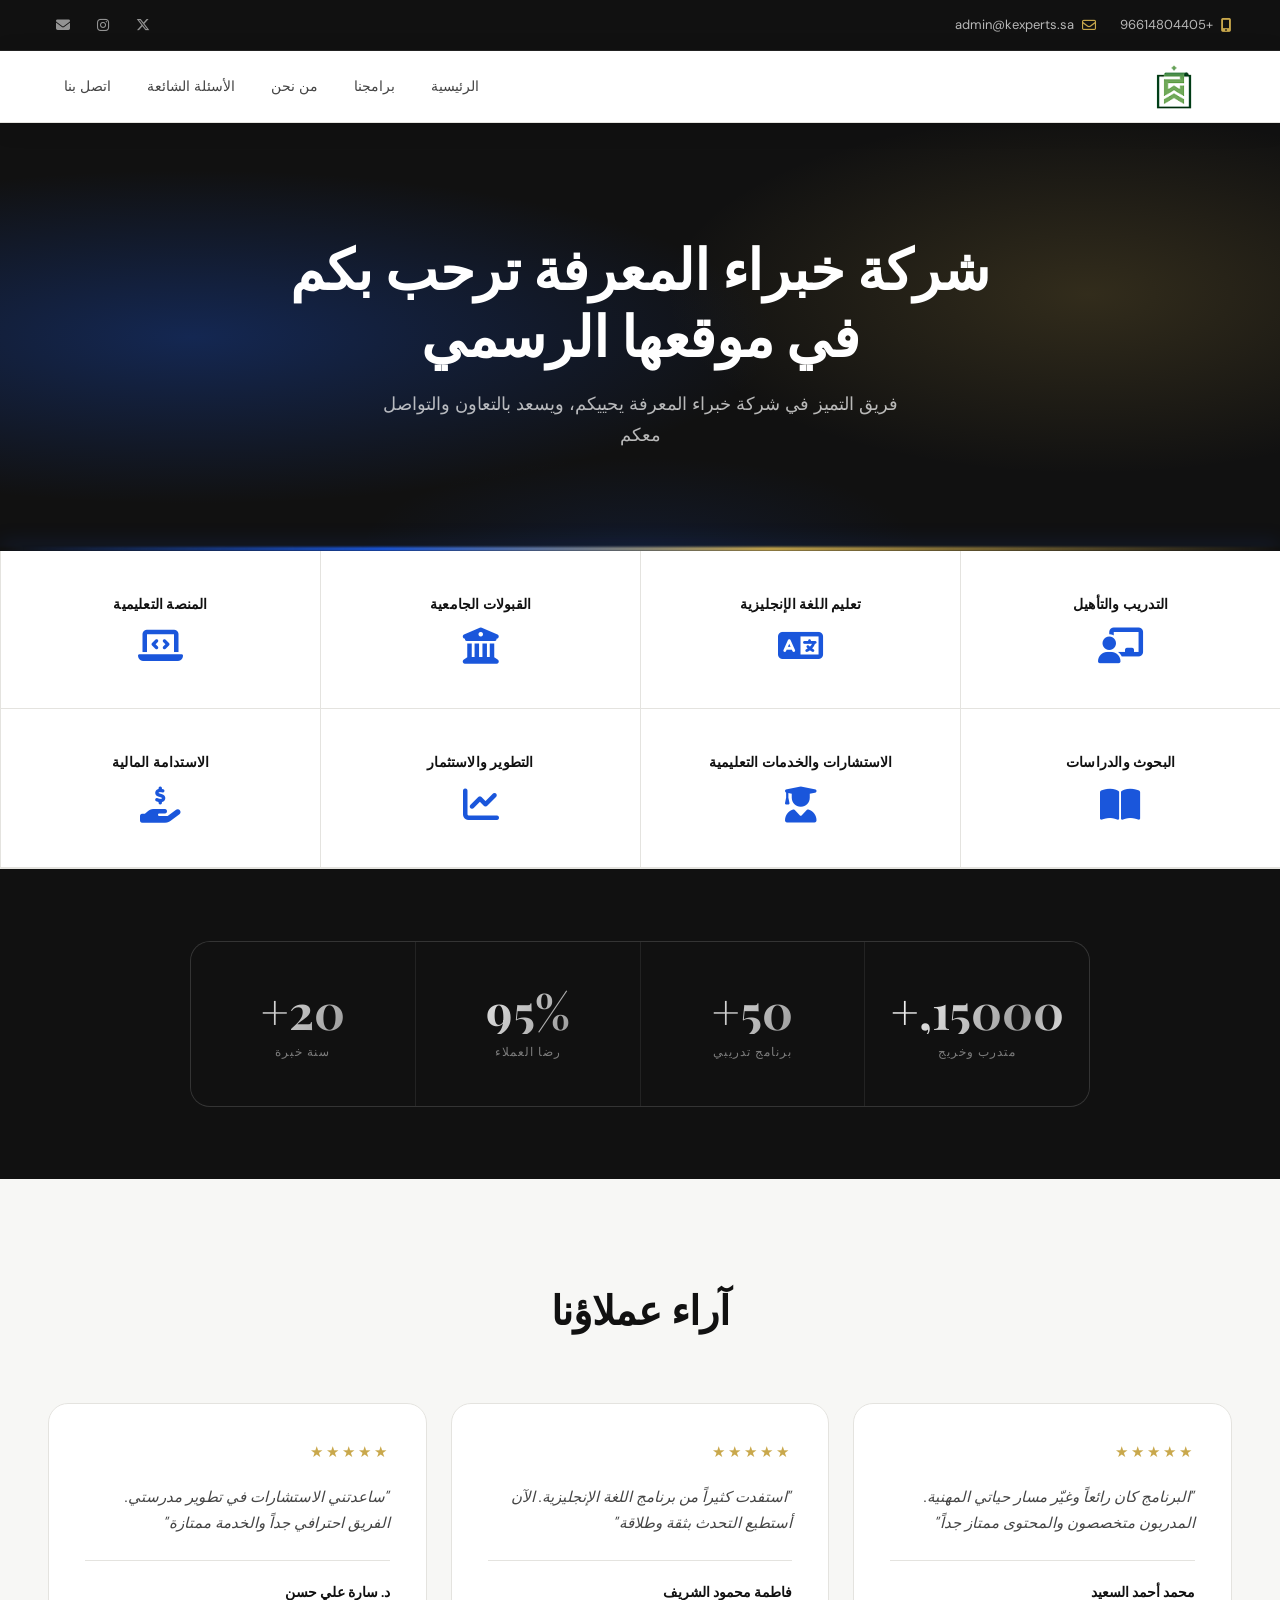
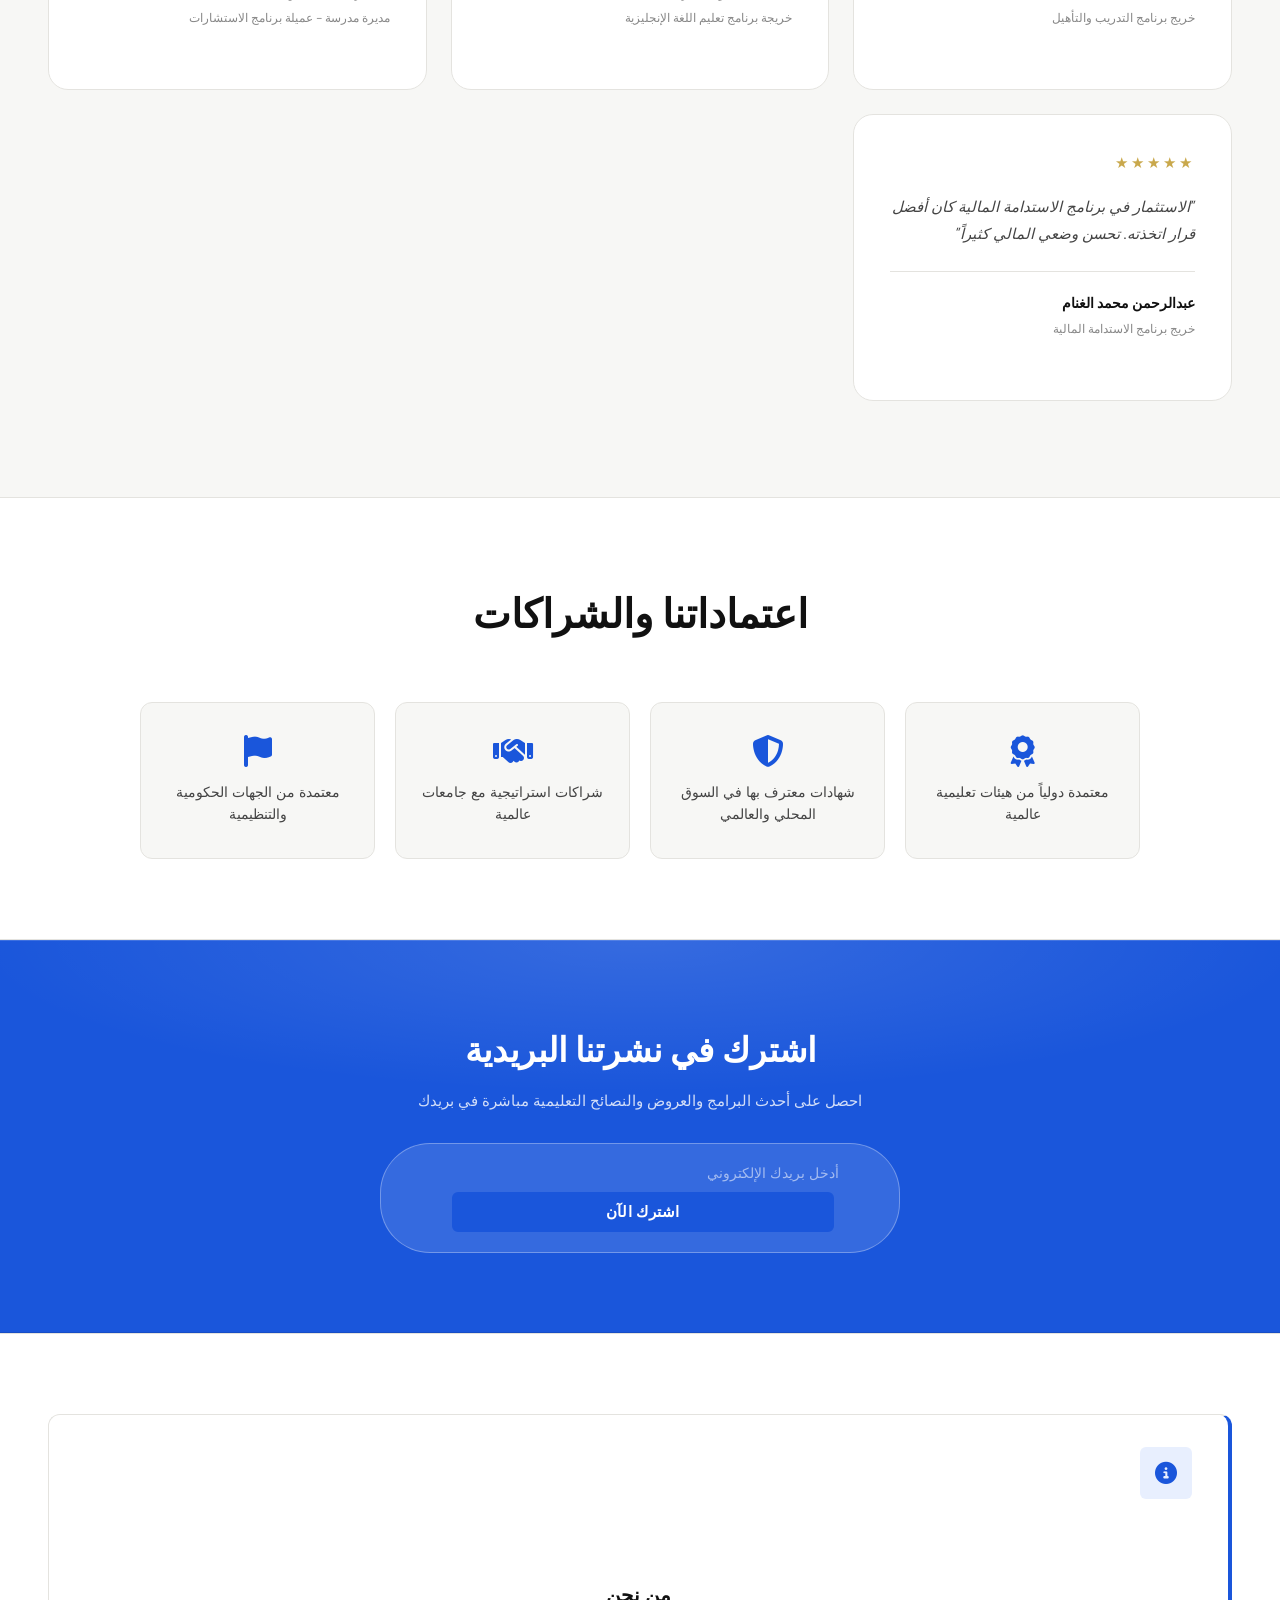
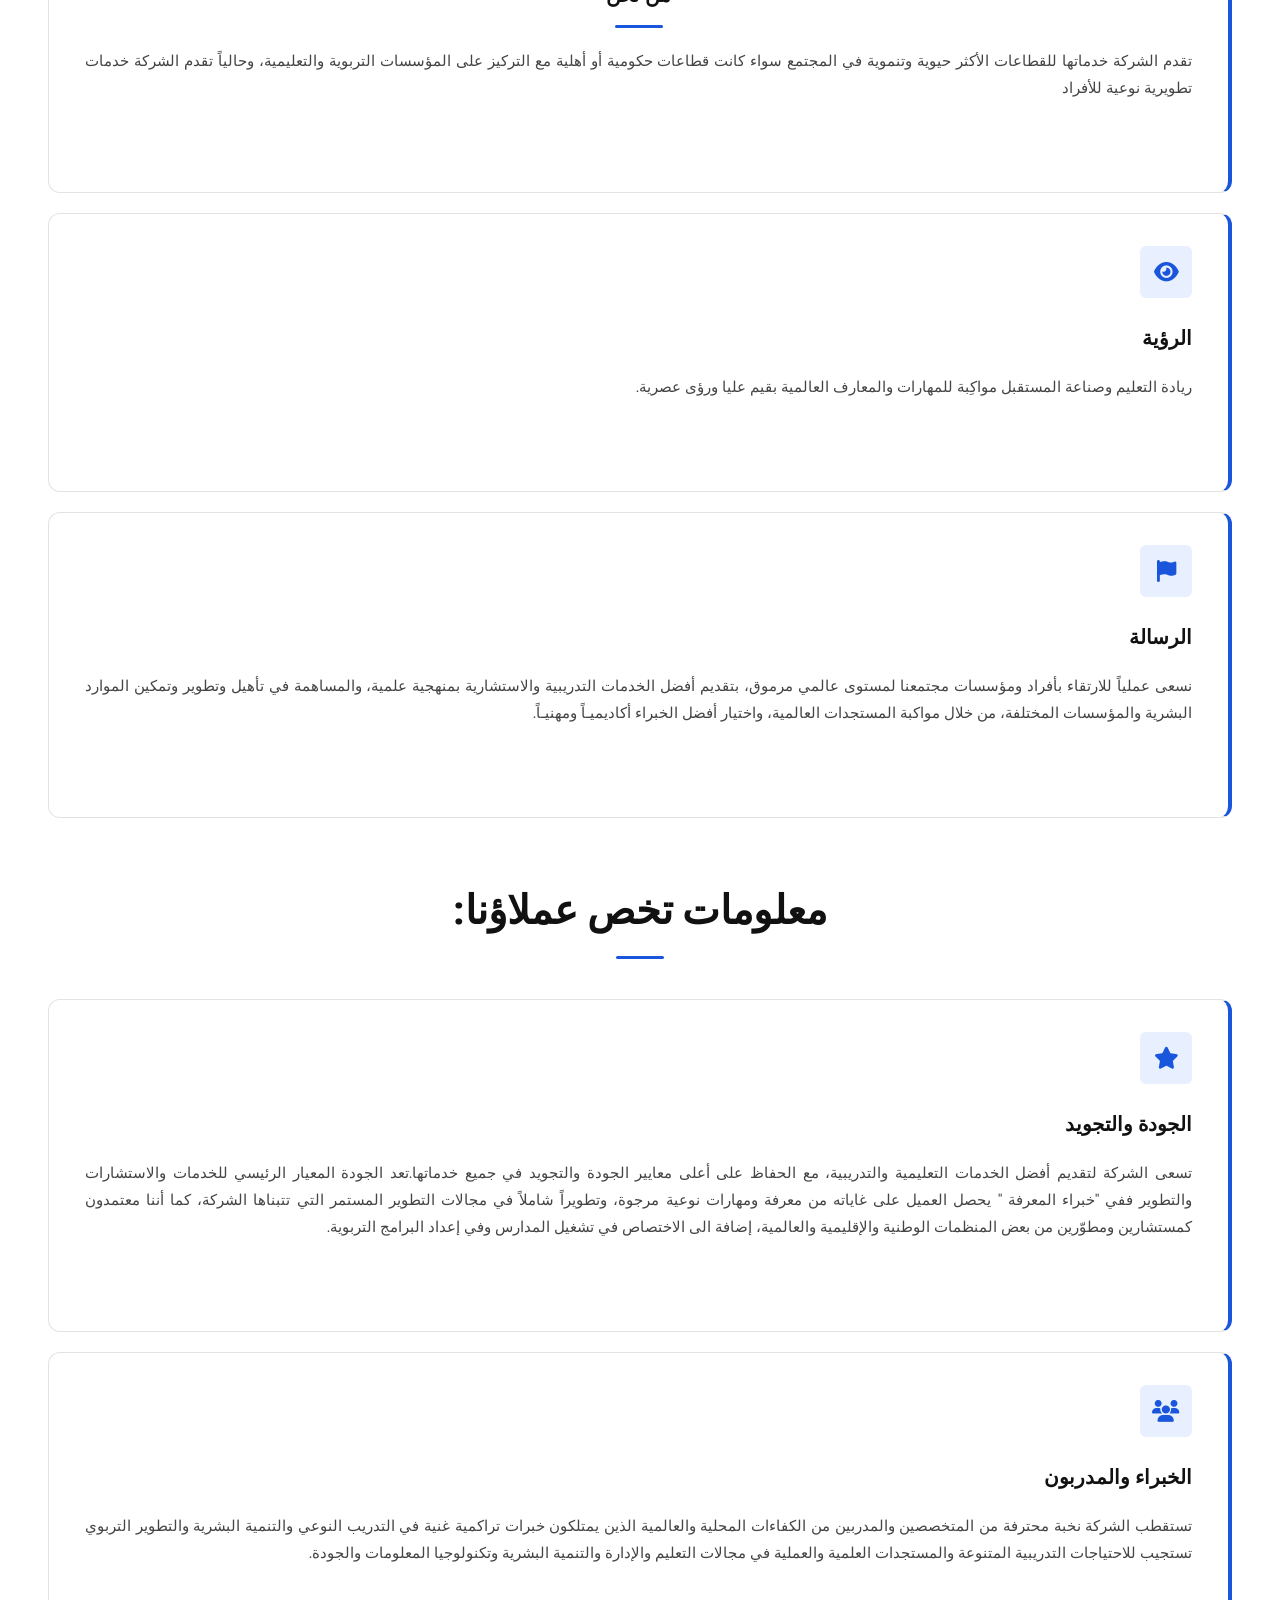
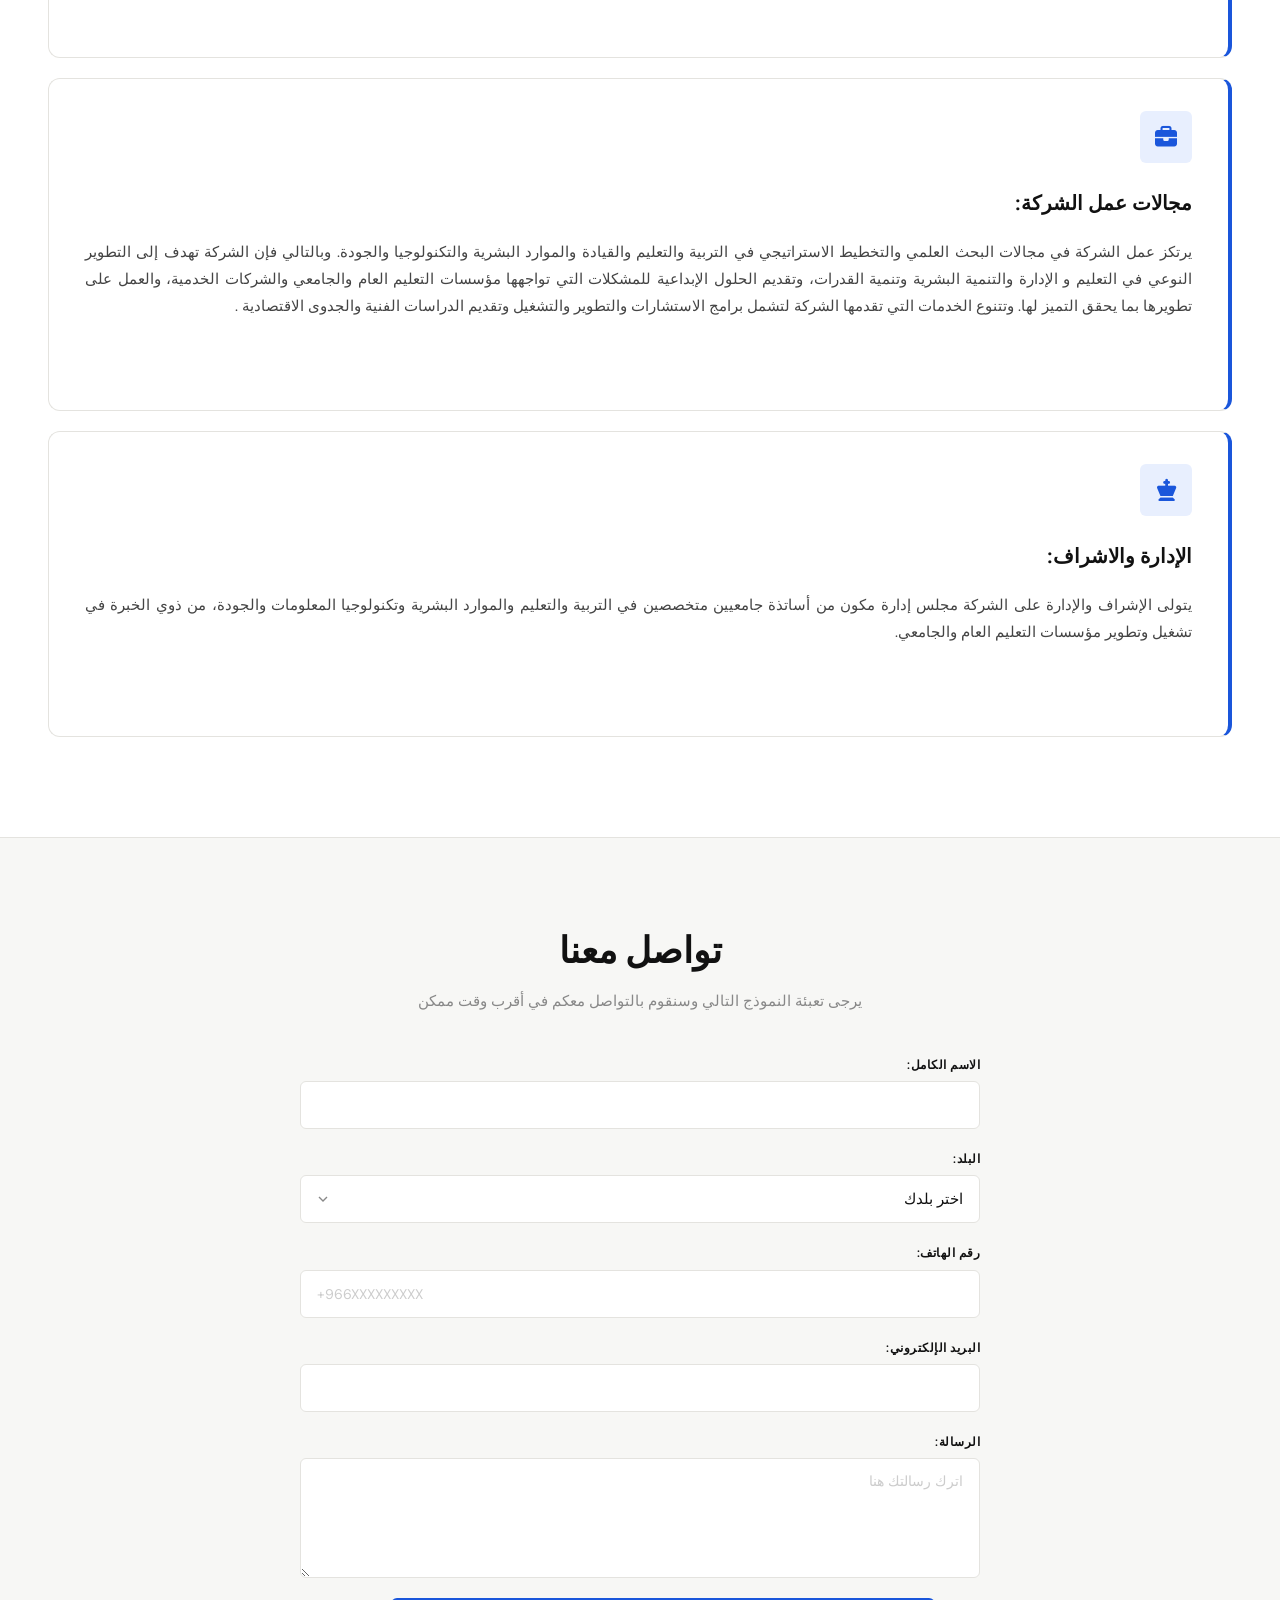
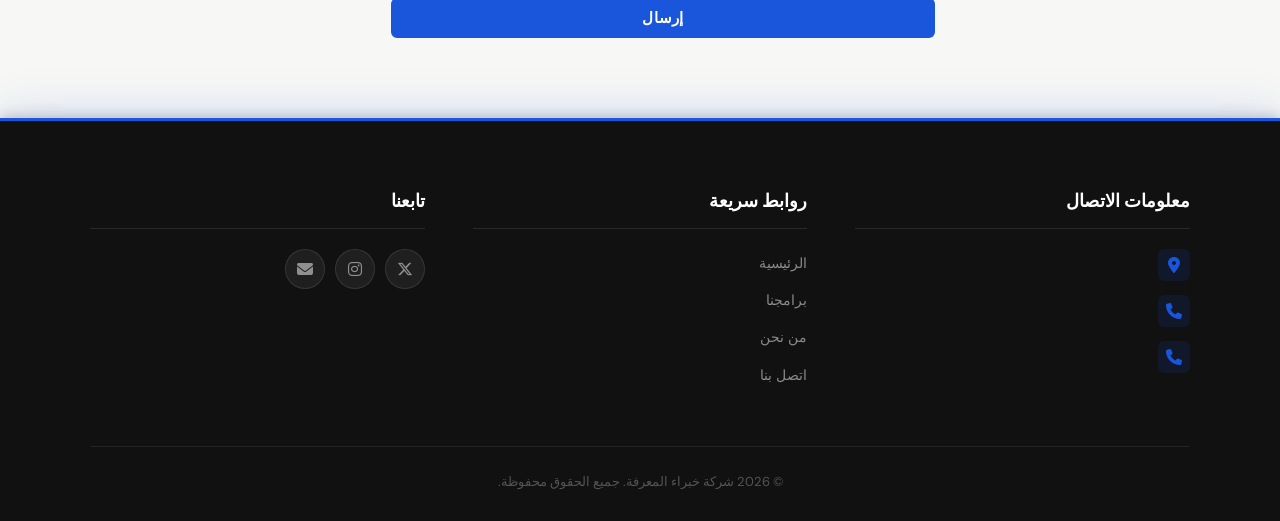
==== commit ea9cd4c8: "Add files via upload" ====
--- a/index.html
+++ b/index.html
@@ -4,7 +4,8 @@
 <head>
     <meta charset="UTF-8">
     <meta name="viewport" content="width=device-width, initial-scale=1.0">
-    <meta name="description" content="شركة خبراء المعرفة - تدريب واستشارات تعليمية متخصصة. برامج دراسات وتطوير مهارات في التعليم والتدريب والاستثمار والاستدامة المالية.">
+    <meta name="description"
+        content="شركة خبراء المعرفة - تدريب واستشارات تعليمية متخصصة. برامج دراسات وتطوير مهارات في التعليم والتدريب والاستثمار والاستدامة المالية.">
     <meta name="keywords" content="تدريب, تعليم, استشارات, برامج تدريبية, تطوير مهارات, خبراء المعرفة">
     <meta name="author" content="شركة خبراء المعرفة">
     <title>شركة خبراء المعرفة </title>
@@ -42,7 +43,10 @@
                     <p>KNOWLEDGE EXPERTS COMPANY</p>
                     <p>تعليم - تدريب - تطوير - تقنية - استشارات</p>
                 </div>
-            </div>
+            </div class="navbar">
+            <input type="checkbox" id="click">
+            <label for="click" class="menu-btn">
+                <i class="fas fa-bars"></i> </label>
             <ul>
                 <li><a href="#index">الرئيسية</a></li>
                 <li><a href="#prog">برامجنا</a></li>
@@ -297,11 +301,11 @@
             <p>يرجى تعبئة النموذج التالي وسنقوم بالتواصل معكم في أقرب وقت ممكن</p>
         </div>
         <form action="" id="contact">
-            
+
             <div class="group">
                 <label for="name">الاسم الكامل:</label>
                 <input type="text" id="name" name="name" required>
-                
+
             </div>
 
             <div class="group">
@@ -321,7 +325,7 @@
 
             <div class="group">
                 <label for="phone">رقم الهاتف:</label>
-                <input type="tel" id="phone" name="phone" placeholder="+966XXXXXXXXX" >
+                <input type="tel" id="phone" name="phone" placeholder="+966XXXXXXXXX">
             </div>
 
             <div class="group">
@@ -331,20 +335,20 @@
 
             <div class="group">
                 <label for="message">الرسالة:</label>
-                <textarea id="message" name="message" rows="4" placeholder="اترك رسالتك هنا" ></textarea>
+                <textarea id="message" name="message" rows="4" placeholder="اترك رسالتك هنا"></textarea>
             </div>
 
             <button type="submit">إرسال</button>
         </form>
     </section>
 
-     
+
     <footer class="footer">
         <div class="footer-content">
-           
+
             <div class="footer-section footer-contact">
                 <h3>معلومات الاتصال</h3>
-                
+
                 <a href="https://goo.gl/j9K21F" class="contact-icon" title="الموقع">
                     <i class="fas fa-map-marker-alt"></i>
                     <span class="contact-text">7548 شارع حزام ابن عوف 2627 حي وادي مذينب 42364 المدينة المنورة</span>
@@ -361,18 +365,18 @@
                 </a>
             </div>
 
-            
+
             <div class="footer-section footer-menu">
                 <h3>روابط سريعة</h3>
                 <ul>
                     <li><a href="#index">الرئيسية</a></li>
-                <li><a href="#prog">برامجنا</a></li>
-                <li><a href="#we">من نحن</a></li>
-                <li><a href="#contact">اتصل بنا</a></li>    
+                    <li><a href="#prog">برامجنا</a></li>
+                    <li><a href="#we">من نحن</a></li>
+                    <li><a href="#contact">اتصل بنا</a></li>
                 </ul>
             </div>
 
-          
+
             <div class="footer-section footer-social">
                 <h3>تابعنا</h3>
                 <div class="social-links">
@@ -388,8 +392,8 @@
                 </div>
             </div>
         </div>
-                                       
-       
+
+
         <div class="footer-bottom">
             <p>&copy; 2026 شركة خبراء المعرفة. جميع الحقوق محفوظة.</p>
         </div>
--- a/site.css
+++ b/site.css
@@ -67,6 +67,43 @@
     text-decoration: none;
     color: inherit;
 }
+.menu-btn {
+  display: none;
+}
+
+#click {
+  display: none;
+}
+
+@media (max-width: 768px) {
+  .menu-btn {
+    display: block;
+    color: white;
+    font-size: 20px;
+    cursor: pointer;
+  }
+
+  
+  .navbar ul {
+    position: fixed;
+    top: 80px;
+    left: -100%; 
+    background: #444;
+    height: 100vh;
+    width: 100%;
+    display: block; 
+    text-align: center;
+    transition: all 0.3s ease; 
+  }
+
+  #click:checked ~ ul {
+    left: 0;
+  }
+
+  .navbar ul li {
+    margin: 40px 0;
+  }
+}
 
 /* ─── scroll-to-top ──────────────────────────────────────── */
 
